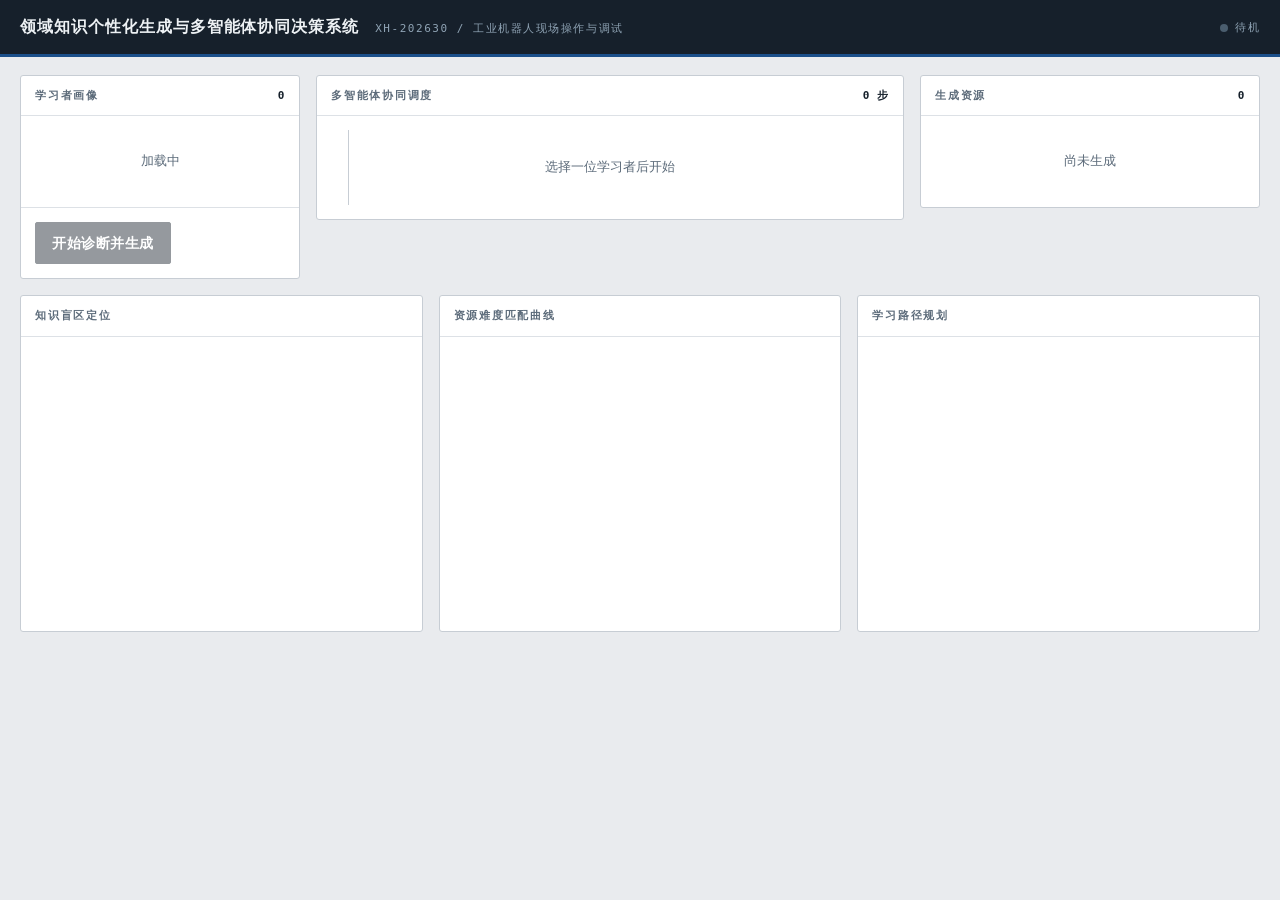
==== web/index.html @ 781a7ced "chore: initialize Challenge Cup repository Establish the competition project, documentation, evaluat" ====
<!DOCTYPE html>
<html lang="zh-CN">
<head>
<meta charset="utf-8">
<meta name="viewport" content="width=device-width, initial-scale=1">
<title>领域知识个性化生成与多智能体协同决策系统</title>
<style>
:root{
  /* 取色来自控制柜面板与状态指示灯，不是随手挑的品牌色 */
  --panel:#E9EBEE; --surface:#FFFFFF; --ink:#16202B; --muted:#5C6B7A;
  --rule:#C7CDD4; --rule-soft:#DDE1E6;
  --pass:#1F7A4C; --revise:#B26A00; --block:#B3261E; --dispatch:#1B4F8A;
  --sans:"PingFang SC","Microsoft YaHei","Hiragino Sans GB","Source Han Sans SC",
         "Noto Sans CJK SC",system-ui,sans-serif;
  --mono:ui-monospace,"SFMono-Regular","Cascadia Mono","Consolas",monospace;
}
*{box-sizing:border-box}
html,body{margin:0;padding:0}
body{
  background:var(--panel); color:var(--ink); font-family:var(--sans);
  font-size:14px; line-height:1.6; -webkit-font-smoothing:antialiased;
}
:focus-visible{outline:2px solid var(--dispatch); outline-offset:2px}

/* ---------- 铭牌式页头 ---------- */
.nameplate{
  background:var(--ink); color:#EDF1F4; padding:14px 20px;
  display:flex; align-items:baseline; gap:16px; flex-wrap:wrap;
  border-bottom:3px solid var(--dispatch);
}
.nameplate h1{font-size:16px; font-weight:700; letter-spacing:.06em; margin:0}
.nameplate .code{
  font-family:var(--mono); font-size:11px; letter-spacing:.14em;
  color:#8FA3B4; text-transform:uppercase;
}
.nameplate .state{margin-left:auto; font-family:var(--mono); font-size:11px;
  letter-spacing:.12em; display:flex; align-items:center; gap:7px; color:#8FA3B4}
.lamp{width:8px; height:8px; border-radius:50%; background:#4A5D6E; display:inline-block}
.lamp.on{background:var(--pass); box-shadow:0 0 0 3px rgba(31,122,76,.22)}

/* ---------- 栅格 ---------- */
.wrap{max-width:1360px; margin:0 auto; padding:18px 20px 56px}
.grid{display:grid; grid-template-columns:280px minmax(0,1fr) 340px; gap:16px; align-items:start}
@media(max-width:1080px){.grid{grid-template-columns:1fr}}

.card{background:var(--surface); border:1px solid var(--rule); border-radius:3px}
.card > h2{
  margin:0; padding:11px 14px; font-size:11px; font-weight:700;
  letter-spacing:.16em; color:var(--muted); border-bottom:1px solid var(--rule-soft);
  text-transform:uppercase; display:flex; justify-content:space-between; align-items:center;
}
.card > h2 .n{font-family:var(--mono); letter-spacing:.06em; color:var(--ink)}
.pad{padding:14px}

/* ---------- 学习者 ---------- */
.learner{
  width:100%; text-align:left; background:none; border:0; cursor:pointer;
  border-bottom:1px solid var(--rule-soft); padding:12px 14px; font:inherit; color:inherit;
  display:block; border-left:3px solid transparent;
}
.learner:last-of-type{border-bottom:0}
.learner:hover{background:#F3F5F7}
.learner[aria-pressed="true"]{background:#F0F4F8; border-left-color:var(--dispatch)}
.learner .who{font-weight:700}
.learner .meta{font-family:var(--mono); font-size:11px; color:var(--muted); letter-spacing:.03em}
.learner .say{color:var(--muted); font-size:12.5px; margin-top:5px}

.btn{
  font:inherit; font-weight:700; cursor:pointer; border:1px solid var(--ink);
  background:var(--ink); color:#fff; padding:9px 16px; border-radius:2px;
  letter-spacing:.04em;
}
.btn:hover{background:#233241}
.btn[disabled]{opacity:.45; cursor:not-allowed}
.btn.ghost{background:none; color:var(--ink)}
.btn.ghost:hover{background:#E4E8EC}

.stat{display:flex; justify-content:space-between; padding:5px 0; border-bottom:1px dotted var(--rule-soft)}
.stat:last-child{border-bottom:0}
.stat b{font-family:var(--mono); font-weight:700}
.narr{color:var(--muted); font-size:12.5px; margin:10px 0 0}

/* ---------- 签名元素：调度流水线 ---------- */
.line{position:relative; padding:6px 0 6px 0}
.line::before{
  content:""; position:absolute; left:31px; top:14px; bottom:14px;
  width:1px; background:var(--rule);
}
.step{
  position:relative; display:grid; grid-template-columns:64px 1fr; gap:12px;
  padding:9px 14px 9px 0; opacity:0; transform:translateY(4px);
  animation:in .28s ease forwards;
}
@keyframes in{to{opacity:1; transform:none}}
@media(prefers-reduced-motion:reduce){.step{animation:none; opacity:1; transform:none}}
.step .seq{
  font-family:var(--mono); font-size:11px; color:var(--muted); text-align:right;
  padding-right:6px; position:relative;
}
.step .seq::after{
  content:""; position:absolute; right:-9px; top:6px; width:9px; height:9px;
  border-radius:50%; background:var(--surface); border:2px solid var(--rule);
}
.step[data-tone="pass"] .seq::after{border-color:var(--pass); background:var(--pass)}
.step[data-tone="block"] .seq::after{border-color:var(--block); background:var(--block)}
.step[data-tone="revise"] .seq::after{border-color:var(--revise); background:var(--revise)}
.step[data-tone="dispatch"] .seq::after{border-color:var(--dispatch); background:var(--dispatch)}
.step .who{font-family:var(--mono); font-size:10.5px; letter-spacing:.1em; color:var(--muted)}
.step .what{margin-top:1px}
.step .ms{font-family:var(--mono); font-size:10.5px; color:var(--muted)}
.tagstate{
  font-family:var(--mono); font-size:10px; letter-spacing:.1em; padding:1px 6px;
  border:1px solid var(--rule); border-radius:2px; color:var(--muted); margin-right:7px;
}

/* ---------- 资源与断言 ---------- */
.res{border-bottom:1px solid var(--rule-soft); padding:11px 14px}
.res:last-child{border-bottom:0}
.res .top{display:flex; justify-content:space-between; gap:10px; align-items:baseline}
.res .kind{
  font-family:var(--mono); font-size:10px; letter-spacing:.1em; padding:1px 6px;
  border-radius:2px; background:#EDF0F3; color:var(--muted);
}
.res .diff{font-family:var(--mono); font-size:11px; color:var(--muted)}
.res .ttl{font-weight:700; margin-top:4px}
.claim{font-size:12.5px; padding:6px 0 6px 10px; border-left:2px solid var(--pass); margin-top:7px}
.claim .src{font-family:var(--mono); font-size:10.5px; color:var(--pass); letter-spacing:.04em}
.claim.bad{border-left-color:var(--block)}
.claim.bad .src{color:var(--block)}
details > summary{cursor:pointer; font-size:12px; color:var(--muted); margin-top:8px}

/* ---------- 图表 ---------- */
.charts{display:grid; grid-template-columns:repeat(auto-fit,minmax(320px,1fr)); gap:16px; margin-top:16px}
svg{display:block; width:100%; height:auto}
.axis{font-family:var(--mono); font-size:9px; fill:var(--muted)}
.klabel{font-size:11px; fill:var(--ink)}

/* ---------- 反馈 ---------- */
.quiz{display:flex; gap:8px; flex-wrap:wrap; align-items:center; margin:10px 0}
.tog{
  font:inherit; font-family:var(--mono); font-size:12px; cursor:pointer; padding:6px 12px;
  border:1px solid var(--rule); background:var(--surface); border-radius:2px;
}
.tog[data-on="1"]{border-color:var(--pass); color:var(--pass); font-weight:700}
.tog[data-on="0"]{border-color:var(--block); color:var(--block); font-weight:700}
.verdict{
  margin-top:10px; padding:10px 12px; border-left:3px solid var(--dispatch);
  background:#F2F5F8; font-size:13px;
}
.empty{color:var(--muted); padding:22px 14px; text-align:center; font-size:13px}
select{font:inherit; padding:6px 8px; border:1px solid var(--rule); border-radius:2px; background:var(--surface)}
</style>
</head>
<body>

<div class="nameplate">
  <h1>领域知识个性化生成与多智能体协同决策系统</h1>
  <span class="code">XH-202630 / 工业机器人现场操作与调试</span>
  <span class="state"><span class="lamp" id="lamp"></span><span id="stateTxt">待机</span></span>
</div>

<div class="wrap">
<div class="grid">

  <!-- 左：学习者与学情 -->
  <div>
    <section class="card">
      <h2>学习者画像 <span class="n" id="pcount">0</span></h2>
      <div id="learners"><p class="empty">加载中</p></div>
      <div class="pad" style="border-top:1px solid var(--rule-soft)">
        <button class="btn" id="run" disabled>开始诊断并生成</button>
      </div>
    </section>

    <section class="card" style="margin-top:16px" id="diagCard" hidden>
      <h2>学情诊断</h2>
      <div class="pad">
        <div class="stat"><span>整体掌握度</span><b id="dOverall">-</b></div>
        <div class="stat"><span>建议起始难度</span><b id="dEntry">-</b></div>
        <div class="stat"><span>识别盲区</span><b id="dGaps">-</b></div>
        <p class="narr" id="dNarr"></p>
      </div>
    </section>
  </div>

  <!-- 中：调度流水线 -->
  <div>
    <section class="card">
      <h2>多智能体协同调度 <span class="n" id="ecount">0 步</span></h2>
      <div class="line" id="timeline"><p class="empty">选择一位学习者后开始</p></div>
    </section>

    <section class="card" style="margin-top:16px" id="fbCard" hidden>
      <h2>学习交互反馈</h2>
      <div class="pad">
        <label>针对知识点
          <select id="fbKp"></select>
        </label>
        <p style="color:var(--muted); font-size:12.5px; margin:9px 0 0">
          点按下面四道题的作答结果，提交后由决策调度 Agent 按预先登记的阈值判定后续动作。
        </p>
        <div class="quiz" id="quiz"></div>
        <button class="btn" id="submitFb">提交作答</button>
        <div class="verdict" id="verdict" hidden></div>
      </div>
    </section>
  </div>

  <!-- 右：资源台账 -->
  <div>
    <section class="card">
      <h2>生成资源 <span class="n" id="rcount">0</span></h2>
      <div id="resources"><p class="empty">尚未生成</p></div>
    </section>
  </div>
</div>

<div class="charts" id="charts" hidden>
  <section class="card"><h2>知识盲区定位</h2><div class="pad"><svg id="chartGaps" viewBox="0 0 420 300" role="img" aria-label="知识盲区定位图"></svg></div></section>
  <section class="card"><h2>资源难度匹配曲线</h2><div class="pad"><svg id="chartFit" viewBox="0 0 420 300" role="img" aria-label="资源难度匹配曲线"></svg></div></section>
  <section class="card"><h2>学习路径规划</h2><div class="pad"><svg id="chartPath" viewBox="0 0 420 300" role="img" aria-label="学习路径规划图"></svg></div></section>
</div>
</div>

<script>
const $ = s => document.querySelector(s);
let profiles = [], picked = null, S = null;

const TONE = {AUDIT:'pass', REVISE:'revise', GENERATE:'dispatch', DECIDE:'dispatch',
              DIAGNOSE:'dispatch', PLAN:'', ASSEMBLE:'pass', READY:'pass', FEEDBACK:''};

function esc(s){return String(s).replace(/[&<>"]/g, c => ({'&':'&amp;','<':'&lt;','>':'&gt;','"':'&quot;'}[c]));}

async function api(path, body){
  const opt = body ? {method:'POST', headers:{'Content-Type':'application/json'}, body:JSON.stringify(body)} : {};
  const r = await fetch(path, opt);
  const d = await r.json();
  if(!r.ok) throw new Error(d.error || '请求失败');
  return d;
}

/* ---- 学习者列表 ---- */
async function loadProfiles(){
  profiles = await api('/api/profiles');
  $('#pcount').textContent = profiles.length;
  $('#learners').innerHTML = profiles.map(p => `
    <button class="learner" data-id="${p.id}" aria-pressed="false">
      <div class="who">${esc(p.name)}</div>
      <div class="meta">${esc(p.label)} · ${esc(p.grade)} · 实操 ${p.hours}h</div>
      <div class="say">${esc(p.self_report)}</div>
    </button>`).join('');
  document.querySelectorAll('.learner').forEach(b => b.onclick = () => {
    picked = b.dataset.id;
    document.querySelectorAll('.learner').forEach(x =>
      x.setAttribute('aria-pressed', x.dataset.id === picked ? 'true' : 'false'));
    $('#run').disabled = false;
  });
}

/* ---- 主流程 ---- */
async function run(){
  $('#run').disabled = true; $('#run').textContent = '调度中';
  setState('运行中', false);
  $('#timeline').innerHTML = '';
  try{
    S = await api('/api/run', {profile_id: picked, max_kp: 3});
    render(); await stream(S.events, 0);
    setState('就绪', true);
  }catch(e){
    $('#timeline').innerHTML = `<p class="empty">运行失败：${esc(e.message)}</p>`;
    setState('故障', false);
  }
  $('#run').disabled = false; $('#run').textContent = '重新运行';
}

function setState(txt, on){
  $('#stateTxt').textContent = txt;
  $('#lamp').classList.toggle('on', !!on);
}

/* 逐条推入，让评委看清调度顺序。这不是装饰，是"调度过程可视化"那一条要求。 */
async function stream(events, from){
  const box = $('#timeline');
  const reduce = matchMedia('(prefers-reduced-motion: reduce)').matches;
  for(let i = from; i < events.length; i++){
    box.insertAdjacentHTML('beforeend', stepHTML(events[i]));
    $('#ecount').textContent = (i + 1) + ' 步';
    if(!reduce) await new Promise(r => setTimeout(r, 90));
  }
  box.scrollIntoView({block:'nearest'});
}

function stepHTML(e){
  const tone = TONE[e.state] || '';
  const dropped = (e.detail && e.detail.dropped) || [];
  const extra = dropped.length
    ? `<div style="margin-top:5px">${dropped.map(d =>
        `<div class="claim bad">${esc(d.text)}<div class="src">拦截 · ${esc(d.note || '')}</div></div>`).join('')}</div>` : '';
  return `<div class="step" data-tone="${dropped.length ? 'block' : tone}">
    <div class="seq">${e.seq}</div>
    <div>
      <div class="who"><span class="tagstate">${esc(e.state)}</span>${esc(e.agent)}</div>
      <div class="what">${esc(e.summary)}</div>
      <div class="ms">${e.ms} ms</div>${extra}
    </div></div>`;
}

function render(){
  const d = S.diagnosis;
  $('#diagCard').hidden = false;
  $('#dOverall').textContent = (d.overall * 100).toFixed(1) + '%';
  $('#dEntry').textContent = d.entry_level + ' / 5';
  $('#dGaps').textContent = d.gaps.length + ' 个';
  $('#dNarr').textContent = d.narrative;

  $('#rcount').textContent = S.resources.length;
  $('#resources').innerHTML = S.resources.map(r => `
    <div class="res">
      <div class="top">
        <span class="kind">${esc(r.kind)}</span>
        <span class="diff">难度 ${r.difficulty}/5 · 断言 ${r.claims.length}</span>
      </div>
      <div class="ttl">${esc(r.title)}</div>
      <details><summary>展开断言与出处</summary>
        ${r.claims.map(c => `<div class="claim">${esc(c.text)}
          <div class="src">${esc(c.source_id || '无引用')} · 证据 ${c.evidence_score}</div></div>`).join('')}
      </details>
    </div>`).join('') || '<p class="empty">尚未生成</p>';

  $('#fbCard').hidden = false;
  $('#fbKp').innerHTML = S.path.map((k, i) =>
    `<option value="${k}">${esc(S.path_names[i])}</option>`).join('');
  buildQuiz();
  $('#charts').hidden = false;
  drawGaps(); drawFit(); drawPath();
}

/* ---- 反馈 ---- */
function buildQuiz(){
  $('#quiz').innerHTML = [1,2,3,4].map(i =>
    `<button class="tog" data-on="1" data-i="${i}">第${i}题 正确</button>`).join('');
  document.querySelectorAll('.tog').forEach(b => b.onclick = () => {
    const on = b.dataset.on === '1' ? '0' : '1';
    b.dataset.on = on;
    b.textContent = `第${b.dataset.i}题 ${on === '1' ? '正确' : '错误'}`;
  });
}

async function submitFb(){
  const before = S.events.length;
  const answers = [...document.querySelectorAll('.tog')].map(b => b.dataset.on === '1');
  $('#submitFb').disabled = true;
  try{
    const res = await api('/api/feedback', {session_id: S.session_id, kp: $('#fbKp').value, answers});
    S = res;
    $('#verdict').hidden = false;
    $('#verdict').innerHTML = `<b>${esc(res.decision.action)}</b> · ${esc(res.decision.reason)}`;
    await stream(S.events, before);
    $('#rcount').textContent = S.resources.length;
    render0();
  }catch(e){
    $('#verdict').hidden = false; $('#verdict').textContent = '失败：' + e.message;
  }
  $('#submitFb').disabled = false;
}

/* 反馈后只刷资源和图，不重放整条时间线 */
function render0(){
  $('#resources').innerHTML = S.resources.map(r => `
    <div class="res">
      <div class="top"><span class="kind">${esc(r.kind)}</span>
        <span class="diff">难度 ${r.difficulty}/5 · 断言 ${r.claims.length}</span></div>
      <div class="ttl">${esc(r.title)}</div>
      <details><summary>展开断言与出处</summary>
        ${r.claims.map(c => `<div class="claim">${esc(c.text)}
          <div class="src">${esc(c.source_id || '无引用')} · 证据 ${c.evidence_score}</div></div>`).join('')}
      </details></div>`).join('');
  drawFit(); drawPath();
}

/* ---- 三张图 ---- */
function svgEl(tag, attrs, txt){
  const e = document.createElementNS('http://www.w3.org/2000/svg', tag);
  for(const k in attrs) e.setAttribute(k, attrs[k]);
  if(txt != null) e.textContent = txt;
  return e;
}

function drawGaps(){
  const svg = $('#chartGaps'); svg.innerHTML = '';
  const ms = S.diagnosis.mastery.slice().sort((a, b) => a.score - b.score).slice(0, 12);
  const x0 = 132, w = 250, h = 20, gap = 3;
  ms.forEach((m, i) => {
    const y = 12 + i * (h + gap);
    svg.appendChild(svgEl('text', {x:x0 - 8, y:y + 14, 'text-anchor':'end', class:'klabel'},
      m.name.length > 9 ? m.name.slice(0, 9) + '…' : m.name));
    svg.appendChild(svgEl('rect', {x:x0, y, width:w, height:h, fill:'#EFF2F4'}));
    const isGap = S.diagnosis.gaps.includes(m.kp);
    svg.appendChild(svgEl('rect', {x:x0, y, width:Math.max(2, w * m.score), height:h,
      fill:isGap ? 'var(--block)' : 'var(--pass)', opacity:isGap ? .85 : .8}));
    svg.appendChild(svgEl('text', {x:x0 + w + 6, y:y + 14, class:'axis'},
      m.asked ? `${m.correct}/${m.asked}` : '未测'));
  });
  svg.appendChild(svgEl('text', {x:x0, y:12 + ms.length * (h + gap) + 14, class:'axis'},
    '红色为盲区与薄弱项，按掌握度升序排列'));
}

function drawFit(){
  const svg = $('#chartFit'); svg.innerHTML = '';
  const pad = 44, W = 420, H = 300, iw = W - pad * 2, ih = H - pad * 2;
  const lvl = kp => {
    const m = S.diagnosis.mastery.find(x => x.kp === kp);
    return Math.max(1, Math.min(5, 1 + Math.round((m ? m.score : 0) * 4)));
  };
  const kps = [...new Set(S.resources.map(r => r.kp))];
  const X = i => pad + (kps.length < 2 ? iw / 2 : i * iw / (kps.length - 1));
  const Y = v => pad + ih - (v - 1) / 4 * ih;

  for(let v = 1; v <= 5; v++){
    svg.appendChild(svgEl('line', {x1:pad, y1:Y(v), x2:W - pad, y2:Y(v),
      stroke:'var(--rule-soft)', 'stroke-width':1}));
    svg.appendChild(svgEl('text', {x:pad - 8, y:Y(v) + 4, 'text-anchor':'end', class:'axis'}, v));
  }
  // 适配窗口带：学习者水平 到 水平+2
  const band = kps.map((k, i) => [X(i), Y(lvl(k)), Y(Math.min(5, lvl(k) + 2))]);
  if(band.length){
    const top = band.map(b => `${b[0]},${b[2]}`).join(' ');
    const bot = band.slice().reverse().map(b => `${b[0]},${b[1]}`).join(' ');
    svg.appendChild(svgEl('polygon', {points:`${top} ${bot}`, fill:'var(--pass)', opacity:.12}));
  }
  const line = kps.map((k, i) => `${X(i)},${Y(lvl(k))}`).join(' ');
  svg.appendChild(svgEl('polyline', {points:line, fill:'none', stroke:'var(--dispatch)',
    'stroke-width':1.5, 'stroke-dasharray':'4 3'}));

  kps.forEach((k, i) => {
    const rs = S.resources.filter(r => r.kp === k);
    rs.forEach(r => svg.appendChild(svgEl('circle', {cx:X(i), cy:Y(r.difficulty), r:4.5,
      fill:'var(--surface)', stroke:'var(--dispatch)', 'stroke-width':2})));
    const nm = S.kp_index[k].name;
    svg.appendChild(svgEl('text', {x:X(i), y:H - pad + 18, 'text-anchor':'middle', class:'axis'},
      nm.length > 6 ? nm.slice(0, 6) + '…' : nm));
  });
  svg.appendChild(svgEl('text', {x:pad, y:22, class:'axis'},
    '绿带为适配窗口（学习者水平 ~ +2），虚线为学习者水平，圆点为资源难度'));
}

function drawPath(){
  const svg = $('#chartPath'); svg.innerHTML = '';
  const items = S.path.map((k, i) => ({kp:k, name:S.path_names[i]}));
  const x = 26, w = 368, bh = 34, gapY = 14;
  items.forEach((it, i) => {
    const y = 18 + i * (bh + gapY);
    const done = S.resources.some(r => r.kp === it.kp);
    svg.appendChild(svgEl('rect', {x, y, width:w, height:bh, rx:2,
      fill:done ? '#F1F6F3' : 'var(--surface)',
      stroke:done ? 'var(--pass)' : 'var(--rule)', 'stroke-width':1.4}));
    svg.appendChild(svgEl('text', {x:x + 12, y:y + 22, class:'klabel'},
      `${i + 1}. ${it.name}`));
    const rs = S.resources.filter(r => r.kp === it.kp);
    svg.appendChild(svgEl('text', {x:x + w - 12, y:y + 22, 'text-anchor':'end', class:'axis'},
      rs.length ? `${rs.length} 份 · 难度 ${rs[0].difficulty}` : '待生成'));
    if(i < items.length - 1){
      const my = y + bh, ny = y + bh + gapY;
      svg.appendChild(svgEl('line', {x1:x + 22, y1:my, x2:x + 22, y2:ny,
        stroke:'var(--rule)', 'stroke-width':1.4}));
      svg.appendChild(svgEl('polygon', {
        points:`${x + 18},${ny - 5} ${x + 26},${ny - 5} ${x + 22},${ny}`, fill:'var(--rule)'}));
    }
  });
  svg.appendChild(svgEl('text', {x, y:18 + items.length * (bh + gapY) + 12, class:'axis'},
    '按前置知识点关系排序，绿框为已产出资源'));
}

$('#run').onclick = run;
$('#submitFb').onclick = submitFb;
loadProfiles();
</script>
</body>
</html>
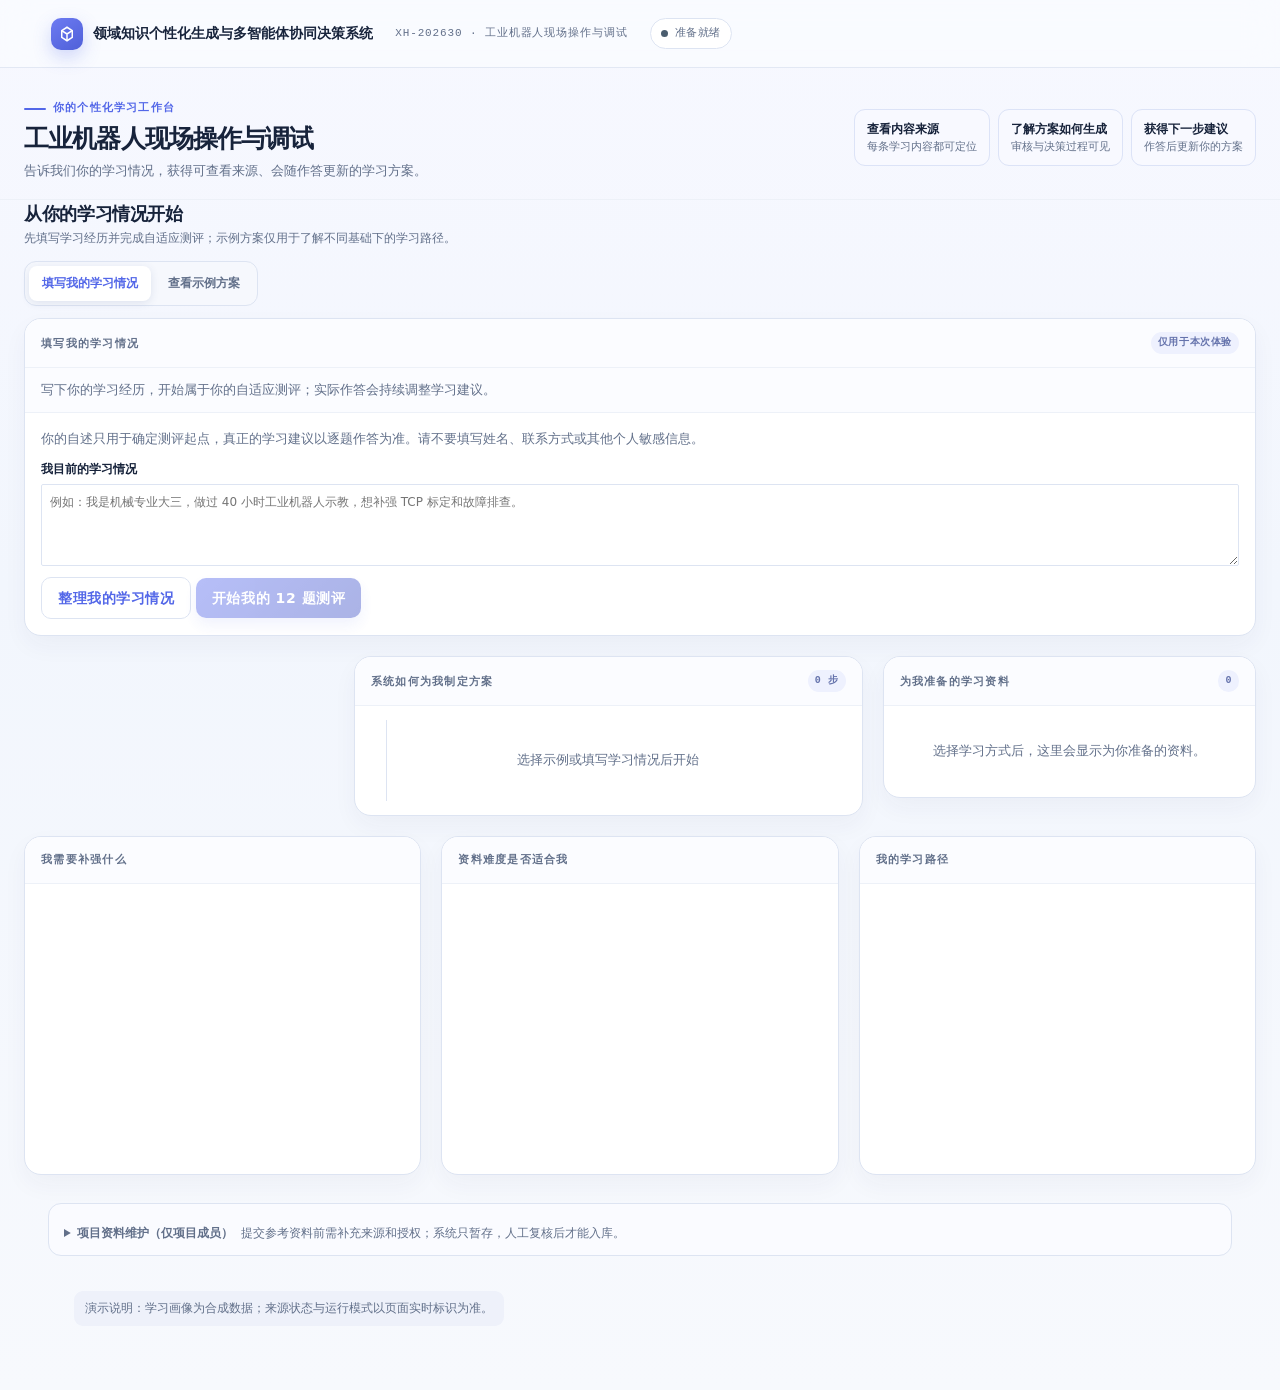
==== commit 72ccb3bf: "fix: harden formal demo delivery Closes #22" ====
--- a/web/index.html
+++ b/web/index.html
@@ -128,6 +128,23 @@
 .claim.bad{border-left-color:var(--block)}
 .claim.bad .src{color:var(--block)}
 details > summary{cursor:pointer; font-size:12px; color:var(--muted); margin-top:8px}
+.resource-body{margin-top:9px; border:1px solid var(--rule-soft); background:#FAFBFC}
+.resource-body > summary{padding:8px 10px; color:var(--ink); font-weight:700}
+.resource-content{padding:2px 11px 10px; font-size:13px; line-height:1.65}
+.resource-content h3{font-size:14px; margin:8px 0 4px}
+.resource-content h4{font-size:12.5px; margin:11px 0 4px; color:var(--dispatch)}
+.resource-content p{margin:5px 0}
+.resource-content .rpoint{padding-left:10px; border-left:2px solid var(--dispatch)}
+.resource-content .rbullet{padding-left:14px; position:relative}
+.resource-content .rbullet::before{content:'•'; position:absolute; left:2px; color:var(--pass)}
+.resource-content .rsource{font-family:var(--mono); font-size:10.5px; color:var(--pass)}
+.resource-quiz{margin:4px 0 0; padding-left:20px}
+.resource-quiz li{margin:9px 0; padding-left:2px}
+.resource-quiz .qmeta{font-family:var(--mono); font-size:10.5px; color:var(--muted)}
+.resource-quiz details{margin-top:5px}
+.resource-quiz details summary{font-size:11px}
+.resource-quiz .qanswer{font-size:12px; margin:4px 0 0; color:var(--muted)}
+.source-note{font-size:11px; color:var(--muted); margin-top:3px}
 
 /* ---------- 图表 ---------- */
 .charts{display:grid; grid-template-columns:repeat(auto-fit,minmax(320px,1fr)); gap:16px; margin-top:16px}
@@ -136,48 +153,189 @@
 .klabel{font-size:11px; fill:var(--ink)}
 
 /* ---------- 反馈 ---------- */
-.quiz{display:flex; gap:8px; flex-wrap:wrap; align-items:center; margin:10px 0}
-.tog{
+.quiz{margin:10px 0}
+.feedback-question{border-top:1px solid var(--rule-soft); padding:10px 0}
+.feedback-question:first-child{border-top:0}
+.feedback-meta{font-family:var(--mono); font-size:10.5px; color:var(--muted)}
+.feedback-stem{margin:5px 0 8px; font-size:13px; line-height:1.55}
+.answer-row{display:flex; gap:8px; flex-wrap:wrap}
+.answer{
   font:inherit; font-family:var(--mono); font-size:12px; cursor:pointer; padding:6px 12px;
   border:1px solid var(--rule); background:var(--surface); border-radius:2px;
 }
-.tog[data-on="1"]{border-color:var(--pass); color:var(--pass); font-weight:700}
-.tog[data-on="0"]{border-color:var(--block); color:var(--block); font-weight:700}
+.answer[data-on="1"]{border-color:var(--dispatch); color:var(--dispatch); font-weight:700}
+.feedback-explain{font-size:11.5px; color:var(--muted); margin:6px 0 0}
 .verdict{
   margin-top:10px; padding:10px 12px; border-left:3px solid var(--dispatch);
   background:#F2F5F8; font-size:13px;
 }
 .empty{color:var(--muted); padding:22px 14px; text-align:center; font-size:13px}
 select{font:inherit; padding:6px 8px; border:1px solid var(--rule); border-radius:2px; background:var(--surface)}
+.field{display:block; margin-top:11px; font-size:12px; color:var(--muted)}
+.field > span{display:block; margin-bottom:4px; color:var(--ink); font-weight:700}
+.field textarea,.field input[type="text"]{
+  display:block; width:100%; min-height:82px; resize:vertical; padding:8px; font:inherit;
+  color:var(--ink); border:1px solid var(--rule); border-radius:2px; background:var(--surface);
+}
+.field input[type="file"]{display:block; width:100%; font:inherit; color:var(--muted)}
+.check{display:flex; align-items:flex-start; gap:7px; margin:11px 0; font-size:12px; color:var(--muted); line-height:1.5}
+.check input{margin-top:3px; flex:none}
+.notice{margin-top:11px; padding:9px 10px; border-left:3px solid var(--dispatch); background:#F2F5F8; font-size:12px; line-height:1.55}
+.notice.ok{border-left-color:var(--pass); background:#F1F6F3}
+.intake-fields{display:grid; grid-template-columns:1fr 1fr; gap:5px 12px; margin-top:9px; font-size:12px}
+.intake-fields span{color:var(--muted)}
+.interview-question{font-size:14px; line-height:1.6; margin:6px 0 10px}
+.interview-meta{font-family:var(--mono); font-size:10.5px; color:var(--muted)}
+.interview-options{display:grid; gap:7px}
+.interview-option{
+  text-align:left; font:inherit; color:var(--ink); cursor:pointer; padding:8px 10px;
+  border:1px solid var(--rule); border-radius:2px; background:var(--surface);
+}
+.interview-option:hover{border-color:var(--dispatch); background:#F2F5F8}
+
+/* ---------- 竞赛展示层：先讲可信价值，再进入工作台 ---------- */
+:root{
+  --panel:#F5F7FF; --surface:#FFFFFF; --ink:#17233B; --muted:#62708A;
+  --rule:#DDE4F2; --rule-soft:#EDF1F8; --pass:#16805E; --revise:#C97816;
+  --block:#C64552; --dispatch:#5367E8;
+}
+body{background:linear-gradient(180deg,#F7F8FF 0,#F2F6FD 42%,#F7F9FD 100%);}
+a{color:inherit}
+.app-nav{
+  position:sticky; top:0; z-index:30; display:flex; align-items:center; gap:22px;
+  min-height:68px; padding:12px clamp(18px,4vw,64px); color:var(--ink);
+  background:rgba(250,251,255,.88); border-bottom:1px solid rgba(221,228,242,.85);
+  backdrop-filter:blur(16px);
+}
+.brand-lockup{display:flex; align-items:center; gap:10px; min-width:0; font-weight:800}
+.brand-mark{display:grid; place-items:center; width:32px; height:32px; flex:none; color:#fff;
+  background:linear-gradient(145deg,#6D7BF2,#4F60D8); border-radius:10px; box-shadow:0 7px 18px rgba(83,103,232,.26)}
+.brand-mark svg{width:18px; height:18px}
+.brand-lockup span{overflow:hidden; text-overflow:ellipsis; white-space:nowrap}
+.brand-code{font-family:var(--mono); color:var(--muted); font-size:11px; letter-spacing:.08em}
+.nav-links{display:flex; align-items:center; gap:18px; margin-left:auto; font-size:13px; font-weight:700}
+.nav-links a{text-decoration:none; color:var(--muted)}
+.nav-links a:hover{color:var(--dispatch)}
+.live-pill{display:flex; align-items:center; gap:7px; flex:none; padding:6px 10px; border:1px solid var(--rule);
+  border-radius:999px; background:#fff; color:var(--muted); font-family:var(--mono); font-size:10.5px; letter-spacing:.06em}
+.live-pill .lamp{width:7px; height:7px}
+.experience{padding-bottom:64px}
+.hero{max-width:1180px; margin:0 auto; padding:clamp(38px,7vw,88px) 24px 34px; display:grid;
+  grid-template-columns:minmax(0,1.18fr) minmax(300px,.82fr); gap:42px; align-items:center}
+.eyebrow{display:inline-flex; align-items:center; gap:7px; color:var(--dispatch); font-family:var(--mono); font-size:11px;
+  font-weight:800; letter-spacing:.11em; text-transform:uppercase}
+.eyebrow::before{content:""; width:22px; height:2px; border-radius:9px; background:currentColor}
+.hero h1{max-width:760px; margin:12px 0 14px; color:var(--ink); font-size:clamp(30px,4.1vw,54px); line-height:1.12; letter-spacing:-.045em}
+.hero h1 em{color:var(--dispatch); font-style:normal}
+.hero .lead{max-width:680px; margin:0; color:var(--muted); font-size:16px; line-height:1.85}
+.hero-actions{display:flex; gap:10px; flex-wrap:wrap; margin-top:24px}
+.hero-actions a{display:inline-flex; align-items:center; justify-content:center; min-height:43px; padding:0 17px; border-radius:12px;
+  text-decoration:none; font-size:13px; font-weight:800}
+.hero-actions .primary{color:#fff; background:linear-gradient(135deg,#5D70EE,#4557C6); box-shadow:0 10px 24px rgba(83,103,232,.24)}
+.hero-actions .secondary{color:var(--ink); border:1px solid var(--rule); background:#fff}
+.hero-note{margin:13px 0 0; color:var(--muted); font-size:12px}
+.trust-panel{position:relative; overflow:hidden; padding:24px; border:1px solid #E0E6FA; border-radius:24px;
+  background:radial-gradient(circle at 85% 8%,rgba(110,128,246,.18),transparent 34%),linear-gradient(145deg,#fff,#F1F4FF);
+  box-shadow:0 18px 45px rgba(38,58,105,.10)}
+.trust-panel::after{content:""; position:absolute; width:180px; height:180px; right:-82px; bottom:-90px; border:22px solid rgba(83,103,232,.08); border-radius:50%}
+.trust-kicker{position:relative; z-index:1; color:var(--muted); font-family:var(--mono); font-size:10.5px; font-weight:800; letter-spacing:.1em}
+.trust-panel h2{position:relative; z-index:1; margin:9px 0 19px; color:var(--ink); font-size:21px; line-height:1.35}
+.trust-list{position:relative; z-index:1; display:grid; gap:11px}
+.trust-item{display:grid; grid-template-columns:31px 1fr; gap:10px; align-items:start; padding:11px; border-radius:14px; background:rgba(255,255,255,.78)}
+.trust-item .index{display:grid; place-items:center; width:29px; height:29px; border-radius:9px; color:var(--dispatch); background:#E9EDFF; font-family:var(--mono); font-size:11px; font-weight:800}
+.trust-item b{display:block; font-size:13px}.trust-item span{display:block; margin-top:2px; color:var(--muted); font-size:11.5px; line-height:1.55}
+.story-strip{max-width:1180px; margin:0 auto 30px; padding:0 24px}
+.story-steps{display:grid; grid-template-columns:repeat(4,1fr); overflow:hidden; border:1px solid var(--rule); border-radius:18px; background:#fff; box-shadow:0 10px 26px rgba(37,54,92,.05)}
+.story-step{position:relative; min-height:84px; padding:17px 18px 15px 57px; border-left:1px solid var(--rule-soft)}
+.story-step:first-child{border-left:0}.story-step .num{position:absolute; left:17px; top:18px; color:#9AA7CD; font-family:var(--mono); font-size:11px; font-weight:800}.story-step b{display:block; font-size:13px}.story-step span{display:block; margin-top:3px; color:var(--muted); font-size:11.5px; line-height:1.45}
+.workspace{max-width:1320px; padding:0 24px 0}.workspace.wrap{margin:0 auto}
+.workspace-label{display:flex; align-items:center; justify-content:space-between; gap:15px; margin:0 0 13px}.workspace-label h2{margin:0; color:var(--ink); font-size:18px; letter-spacing:-.02em}.workspace-label p{margin:0; color:var(--muted); font-size:12px}
+.grid{grid-template-columns:minmax(245px,.78fr) minmax(360px,1.28fr) minmax(285px,.94fr); gap:20px}
+.card{overflow:hidden; border:1px solid var(--rule); border-radius:17px; box-shadow:0 10px 24px rgba(39,55,91,.045)}
+.card > h2{min-height:47px; padding:13px 16px; color:var(--muted); background:#FBFCFF; font-size:10.5px; letter-spacing:.12em}.card > h2 .n{padding:3px 7px; border-radius:99px; color:#6573AC; background:#EEF1FE; font-size:10px}
+.learner{padding:14px 16px; border-left:3px solid transparent}.learner:hover{background:#F7F8FF}.learner[aria-pressed="true"]{background:#EEF1FF; border-left-color:var(--dispatch)}
+.btn{border:0; border-radius:10px; background:linear-gradient(135deg,#5E70EF,#4658C8); box-shadow:0 7px 14px rgba(83,103,232,.18)}.btn:hover{background:linear-gradient(135deg,#5164E7,#3B4DBB)}.btn.ghost{border:1px solid var(--rule); color:var(--dispatch); background:#fff; box-shadow:none}.btn.ghost:hover{background:#F1F3FF}
+.line{padding:9px 0}.step{grid-template-columns:72px 1fr; gap:14px; padding:11px 17px 11px 0}.step .who{color:#6372AA}.tagstate{border-color:#D6DEF7; color:#6877AF; background:#F4F6FF}
+.res{padding:14px 16px}.res .kind{color:#5868CA; background:#EEF1FF}.res .ttl{font-size:14px}.resource-body{border-radius:10px; background:#FAFBFF}.resource-body > summary{padding:9px 11px}.claim{border-left-color:#38A37B}.source-link{color:#445BD3; font-weight:800; text-decoration:none}
+.charts{gap:20px; margin-top:20px}.charts .card{background:#fff}.notice,.verdict{border-radius:10px}.interview-option{border-radius:10px}.answer{border-radius:9px}
+.experience-footer{max-width:1180px; margin:35px auto 0; padding:0 24px; color:var(--muted); font-size:11.5px}.experience-footer span{display:inline-block; padding:8px 11px; border-radius:9px; background:#EEF1FA}
+@media(max-width:900px){.app-nav{gap:12px}.brand-code,.nav-links{display:none}.hero{grid-template-columns:1fr; gap:24px; padding-top:44px}.trust-panel{max-width:640px}.grid{grid-template-columns:1fr 1fr}.grid>div:nth-child(2){grid-column:span 2}.grid>div:nth-child(3){grid-column:span 2}.story-steps{grid-template-columns:1fr 1fr}.story-step:nth-child(3){border-left:0;border-top:1px solid var(--rule-soft)}.story-step:nth-child(4){border-top:1px solid var(--rule-soft)}}
+/* 两种起点并列呈现，后续流程共用同一工作台。 */
+.start-area{display:grid;grid-template-columns:repeat(3,minmax(0,1fr));gap:20px;margin-bottom:20px;align-items:start}.start-card{margin:0}.start-card--interview{grid-column:1/-1}.start-option-copy{margin:0;padding:12px 16px;color:var(--muted);font-size:12.5px;line-height:1.6;background:#FBFCFF;border-bottom:1px solid var(--rule-soft)}.start-card .pad{padding:16px}.start-card--preset .learner{min-height:84px}.start-card--materials .field textarea{min-height:84px}.start-card--materials .btn{width:100%}
+@media(max-width:900px){.start-area{grid-template-columns:1fr}}
+@media(max-width:620px){.app-nav{min-height:58px;padding:10px 16px}.live-pill{margin-left:auto}.hero,.story-strip,.workspace,.experience-footer{padding-left:16px;padding-right:16px}.hero{padding-bottom:25px}.hero h1{font-size:34px}.hero .lead{font-size:14px}.story-steps{grid-template-columns:1fr}.story-step,.story-step:nth-child(3),.story-step:nth-child(4){border-left:0;border-top:1px solid var(--rule-soft)}.story-step:first-child{border-top:0}.grid{grid-template-columns:1fr;gap:14px}.grid>div:nth-child(2),.grid>div:nth-child(3){grid-column:auto}.charts{grid-template-columns:1fr}.workspace-label{align-items:flex-start;flex-direction:column}.trust-panel{padding:20px}.hero-actions a{width:100%}.start-area{gap:14px}}
+/* 工作台布局：入口固定在顶部，同一位置切换，不制造页面内跳转。 */
+.app-overview{max-width:1320px;margin:0 auto;padding:26px 24px 18px;display:flex;align-items:center;justify-content:space-between;gap:32px;border-bottom:1px solid var(--rule-soft)}
+.app-overview h1{margin:5px 0 6px;color:var(--ink);font-size:25px;line-height:1.25;letter-spacing:-.035em}.app-overview p{margin:0;color:var(--muted);font-size:13px;line-height:1.65}.trust-summary{display:flex;flex-wrap:wrap;gap:8px;justify-content:flex-end}.trust-summary span{min-width:116px;padding:10px 12px;border:1px solid #DCE3F7;border-radius:11px;background:#F8F9FF;color:var(--muted);font-size:11px;line-height:1.5}.trust-summary b{display:block;margin-bottom:1px;color:var(--ink);font-size:12px}.entry-switch{display:inline-flex;max-width:100%;gap:4px;padding:4px;border:1px solid var(--rule);border-radius:12px;background:#F6F8FD}.entry-switch button{min-height:35px;padding:0 13px;border:0;border-radius:8px;background:transparent;color:var(--muted);font-size:12px;font-weight:800}.entry-switch button:hover{color:var(--dispatch)}.entry-switch button[aria-selected="true"]{background:#fff;color:var(--dispatch);box-shadow:0 2px 8px rgba(52,70,130,.12)}.start-area{display:block;margin:12px 0 20px}.start-card{max-width:none}.start-card[hidden]{display:none!important}.start-card--interview{margin-top:14px}.start-card--preset #learners{display:grid;grid-template-columns:repeat(3,minmax(0,1fr))}.start-card--preset .learner{border-bottom:0;border-left:3px solid transparent}.start-card--preset .learner[aria-pressed="true"]{border-left-color:var(--dispatch)}
+.maintenance-area{max-width:1320px;margin:28px auto 0;padding:0 24px}.maintenance-area details{border:1px solid var(--rule);border-radius:13px;background:#FAFBFF}.maintenance-area summary{padding:12px 15px;color:var(--muted);cursor:pointer;font-size:12px;font-weight:800}.maintenance-area summary span{margin-left:8px;color:var(--muted);font-weight:400}.maintenance-area details[open] summary{border-bottom:1px solid var(--rule-soft)}.maintenance-area .start-card{border:0;border-radius:0;box-shadow:none}
+@media(max-width:900px){.app-overview{align-items:flex-start;flex-direction:column;gap:14px}.trust-summary{justify-content:flex-start}.start-card--preset #learners{grid-template-columns:1fr}}
+@media(max-width:620px){.app-overview,.maintenance-area{padding-left:16px;padding-right:16px}.app-overview{padding-top:20px;padding-bottom:14px}.app-overview h1{font-size:21px}.entry-switch{display:flex;width:100%;overflow-x:auto}.entry-switch button{flex:0 0 auto;padding:0 11px}.trust-summary{display:grid;grid-template-columns:1fr 1fr;width:100%}.trust-summary span:last-child{grid-column:1/-1}}
 </style>
 </head>
 <body>
 
-<div class="nameplate">
-  <h1>领域知识个性化生成与多智能体协同决策系统</h1>
-  <span class="code">XH-202630 / 工业机器人现场操作与调试</span>
-  <span class="state"><span class="lamp" id="lamp"></span><span id="stateTxt">待机</span></span>
+<header class="app-nav">
+  <div class="brand-lockup"><span class="brand-mark" aria-hidden="true"><svg viewBox="0 0 24 24" fill="none" stroke="currentColor" stroke-width="2"><path d="M5 7.5 12 3l7 4.5v9L12 21l-7-4.5z"/><path d="m5 7.5 7 4.5 7-4.5M12 12v9"/></svg></span><span>领域知识个性化生成与多智能体协同决策系统</span></div>
+  <span class="brand-code">XH-202630 · 工业机器人现场操作与调试</span>
+  <span class="live-pill"><span class="lamp" id="lamp"></span><span id="stateTxt">准备就绪</span></span>
+</header>
+
+<main class="experience">
+<section class="app-overview" aria-label="系统说明">
+  <div><span class="eyebrow">你的个性化学习工作台</span><h1>工业机器人现场操作与调试</h1><p>告诉我们你的学习情况，获得可查看来源、会随作答更新的学习方案。</p></div>
+  <div class="trust-summary"><span><b>查看内容来源</b>每条学习内容都可定位</span><span><b>了解方案如何生成</b>审核与决策过程可见</span><span><b>获得下一步建议</b>作答后更新你的方案</span></div>
+</section>
+
+<section class="workspace wrap">
+<div class="workspace-label"><div><h2>从你的学习情况开始</h2><p>先填写学习经历并完成自适应测评；示例方案仅用于了解不同基础下的学习路径。</p></div></div>
+<div class="entry-switch" role="tablist" aria-label="选择开始方式">
+  <button type="button" role="tab" data-entry-mode="custom" aria-selected="true">填写我的学习情况</button>
+  <button type="button" role="tab" data-entry-mode="preset" aria-selected="false">查看示例方案</button>
 </div>
-
-<div class="wrap">
-<div class="grid">
-
-  <!-- 左：学习者与学情 -->
-  <div>
-    <section class="card">
-      <h2>学习者画像 <span class="n" id="pcount">0</span></h2>
+<section class="start-area" aria-label="功能入口">
+    <section class="card start-card start-card--preset" data-entry-panel="preset" hidden>
+      <h2>查看示例学习方案 <span class="n" id="pcount">0</span></h2>
+      <p class="start-option-copy">选择一位合成学习者示例，看看不同基础下会得到怎样的学习方案。</p>
       <div id="learners"><p class="empty">加载中</p></div>
       <div class="pad" style="border-top:1px solid var(--rule-soft)">
-        <button class="btn" id="run" disabled>开始诊断并生成</button>
+        <button class="btn" id="run" disabled>查看这份学习方案</button>
       </div>
     </section>
 
-    <section class="card" style="margin-top:16px" id="diagCard" hidden>
-      <h2>学情诊断</h2>
+    <section class="card start-card start-card--custom" id="intakeCard" data-entry-panel="custom">
+      <h2>填写我的学习情况 <span class="n">仅用于本次体验</span></h2>
+      <p class="start-option-copy">写下你的学习经历，开始属于你的自适应测评；实际作答会持续调整学习建议。</p>
       <div class="pad">
-        <div class="stat"><span>整体掌握度</span><b id="dOverall">-</b></div>
-        <div class="stat"><span>建议起始难度</span><b id="dEntry">-</b></div>
-        <div class="stat"><span>识别盲区</span><b id="dGaps">-</b></div>
+        <p class="narr" style="margin-top:0">你的自述只用于确定测评起点，真正的学习建议以逐题作答为准。请不要填写姓名、联系方式或其他个人敏感信息。</p>
+        <label class="field"><span>我目前的学习情况</span>
+          <textarea id="intakeText" maxlength="2000" placeholder="例如：我是机械专业大三，做过 40 小时工业机器人示教，想补强 TCP 标定和故障排查。"></textarea>
+        </label>
+        <button class="btn ghost" id="parseIntake" style="margin-top:11px">整理我的学习情况</button>
+        <div class="notice" id="intakeSummary" hidden></div>
+        <button class="btn" id="startInterview" disabled style="margin-top:11px">开始我的 12 题测评</button>
+      </div>
+    </section>
+
+    <section class="card start-card start-card--interview" id="interviewCard" data-entry-panel="custom" data-entry-interview="true" hidden>
+      <h2>完成我的自适应测评 <span class="n" id="interviewProgress">0 / 12</span></h2>
+      <div class="pad">
+        <div id="interviewQuestion"></div>
+        <button class="btn" id="finishInterview" hidden>用测评结果生成我的方案</button>
+      </div>
+    </section>
+
+ </section>
+
+<div class="grid">
+
+  <!-- 当前学习状态 -->
+  <div>
+    <section class="card" id="diagCard" hidden>
+      <h2>我的学习情况</h2>
+      <div class="pad">
+        <div class="stat"><span>我的当前掌握度</span><b id="dOverall">-</b></div>
+        <div class="stat"><span>推荐起始难度</span><b id="dEntry">-</b></div>
+        <div class="stat"><span>我需要补强的内容</span><b id="dGaps">-</b></div>
         <p class="narr" id="dNarr"></p>
       </div>
     </section>
@@ -186,21 +344,21 @@
   <!-- 中：调度流水线 -->
   <div>
     <section class="card">
-      <h2>多智能体协同调度 <span class="n" id="ecount">0 步</span></h2>
-      <div class="line" id="timeline"><p class="empty">选择一位学习者后开始</p></div>
+      <h2>系统如何为我制定方案 <span class="n" id="ecount">0 步</span></h2>
+      <div class="line" id="timeline"><p class="empty">选择示例或填写学习情况后开始</p></div>
     </section>
 
     <section class="card" style="margin-top:16px" id="fbCard" hidden>
-      <h2>学习交互反馈</h2>
+      <h2>完成学习后的自测</h2>
       <div class="pad">
-        <label>针对知识点
+        <label>我想检验的知识点
           <select id="fbKp"></select>
         </label>
         <p style="color:var(--muted); font-size:12.5px; margin:9px 0 0">
-          点按下面四道题的作答结果，提交后由决策调度 Agent 按预先登记的阈值判定后续动作。
+          完成下方为你准备的测试题后提交作答，系统会据此调整你的下一步学习建议。
         </p>
         <div class="quiz" id="quiz"></div>
-        <button class="btn" id="submitFb">提交作答</button>
+        <button class="btn" id="submitFb">提交我的作答</button>
         <div class="verdict" id="verdict" hidden></div>
       </div>
     </section>
@@ -209,27 +367,105 @@
   <!-- 右：资源台账 -->
   <div>
     <section class="card">
-      <h2>生成资源 <span class="n" id="rcount">0</span></h2>
-      <div id="resources"><p class="empty">尚未生成</p></div>
+      <h2>为我准备的学习资料 <span class="n" id="rcount">0</span></h2>
+      <div id="resources"><p class="empty">选择学习方式后，这里会显示为你准备的资料。</p></div>
     </section>
   </div>
 </div>
 
 <div class="charts" id="charts" hidden>
-  <section class="card"><h2>知识盲区定位</h2><div class="pad"><svg id="chartGaps" viewBox="0 0 420 300" role="img" aria-label="知识盲区定位图"></svg></div></section>
-  <section class="card"><h2>资源难度匹配曲线</h2><div class="pad"><svg id="chartFit" viewBox="0 0 420 300" role="img" aria-label="资源难度匹配曲线"></svg></div></section>
-  <section class="card"><h2>学习路径规划</h2><div class="pad"><svg id="chartPath" viewBox="0 0 420 300" role="img" aria-label="学习路径规划图"></svg></div></section>
+  <section class="card"><h2>我需要补强什么</h2><div class="pad"><svg id="chartGaps" viewBox="0 0 420 300" role="img" aria-label="需要补强的知识点"></svg></div></section>
+  <section class="card"><h2>资料难度是否适合我</h2><div class="pad"><svg id="chartFit" viewBox="0 0 420 300" role="img" aria-label="资料难度匹配情况"></svg></div></section>
+  <section class="card"><h2>我的学习路径</h2><div class="pad"><svg id="chartPath" viewBox="0 0 420 300" role="img" aria-label="我的学习路径"></svg></div></section>
 </div>
-</div>
+
+<section class="maintenance-area" aria-label="项目资料维护">
+  <details>
+    <summary>项目资料维护（仅项目成员）<span>提交参考资料前需补充来源和授权；系统只暂存，人工复核后才能入库。</span></summary>
+    <section class="card start-card start-card--materials" id="materials">
+      <h2>向项目提交参考资料 <span class="n">不会自动进入知识库</span></h2>
+      <p class="start-option-copy">此功能用于补充项目知识库，不属于学习者的学习流程。请提交原始资料，并完整说明来源、版本与使用授权。</p>
+      <div class="pad">
+        <label class="field"><span>选择要提交的资料</span><input type="file" id="materialFile" accept=".txt,.md,.pdf,.docx,.csv,.tsv,.xlsx"></label>
+        <label class="field"><span>资料来源、版本与使用授权</span><textarea id="materialSource" maxlength="500" placeholder="例如：FANUC 官方操作手册 B-83284CN/07，第 3 章；团队已获比赛使用授权。"></textarea></label>
+        <label class="check"><input type="checkbox" id="materialRights">我确认资料可用于本项目，且不包含学习者个人信息或未获授权内容。</label>
+        <button class="btn" id="stageMaterial">提交并检查资料信息</button>
+        <div class="notice" id="stageResult" hidden></div>
+      </div>
+    </section>
+  </details>
+</section>
+</section>
+<footer class="experience-footer"><span>演示说明：学习画像为合成数据；来源状态与运行模式以页面实时标识为准。</span></footer>
+</main>
 
 <script>
 const $ = s => document.querySelector(s);
-let profiles = [], picked = null, S = null;
+let profiles = [], picked = null, S = null, IV = null, customBackground = null;
 
 const TONE = {AUDIT:'pass', REVISE:'revise', GENERATE:'dispatch', DECIDE:'dispatch',
               DIAGNOSE:'dispatch', PLAN:'', ASSEMBLE:'pass', READY:'pass', FEEDBACK:''};
 
-function esc(s){return String(s).replace(/[&<>"]/g, c => ({'&':'&amp;','<':'&lt;','>':'&gt;','"':'&quot;'}[c]));}
+function esc(s){return String(s).replace(/[&<>"']/g, c => ({'&':'&amp;','<':'&lt;','>':'&gt;','"':'&quot;',"'":'&#39;'}[c]));}
+function sourceWithLink(source){
+  return String(source || '').split(/(https?:\/\/[^\s<]+)/g).map(part => {
+    if(!/^https?:\/\//.test(part)) return esc(part);
+    return `<a class="source-link" href="${esc(part)}" target="_blank" rel="noopener noreferrer">打开原始来源</a>`;
+  }).join('');
+}
+
+function inlineResourceText(text){
+  return esc(text).replace(/\*\*([^*]+)\*\*/g, '<strong>$1</strong>');
+}
+
+function resourceBody(r){
+  if(r.kind === 'quiz'){
+    const items = r.items || [];
+    if(!items.length) return '<p class="empty">本资源暂未生成测试题。</p>';
+    return `<ol class="resource-quiz">${items.map((it, i) => `
+      <li><div class="qmeta">第 ${i + 1} 题 · 判断题 · 难度 ${esc(it.difficulty || '-')}</div>
+        <div>${esc(it.stem)}</div>
+        <details><summary>查看答案与解析</summary>
+          <p class="qanswer">答案：${it.answer === false ? '错误' : '正确'}。${esc(it.explain || '')}</p>
+        </details>
+      </li>`).join('')}</ol>`;
+  }
+  if(!r.body) return '<p class="empty">本资源暂未生成正文。</p>';
+  return r.body.split('\n').map(line => {
+    const text = inlineResourceText(line.trim());
+    if(!text) return '';
+    if(line.startsWith('# ')) return `<h3>${inlineResourceText(line.slice(2))}</h3>`;
+    if(line.startsWith('## ')) return `<h4>${inlineResourceText(line.slice(3))}</h4>`;
+    if(/^\s*>\s*/.test(line)) return `<p class="rsource">${inlineResourceText(line.replace(/^\s*>\s*/, ''))}</p>`;
+    if(/^\s*依据\s*/.test(line)) return `<p class="rsource">${text}</p>`;
+    if(/^\d+\.\s+/.test(line)) return `<p class="rpoint">${text}</p>`;
+    if(/^\s*-\s+/.test(line)) return `<p class="rbullet">${inlineResourceText(line.replace(/^\s*-\s+/, ''))}</p>`;
+    return `<p>${text}</p>`;
+  }).join('');
+}
+
+function resourceCard(r){
+  const CN = {both:'双方印证', single:'单方提出', arbitrated:'仲裁采纳'};
+  return `<div class="res">
+    <div class="top"><span class="kind">${esc(r.kind)}</span>
+      <span class="diff">难度 ${r.difficulty}/5 · 断言 ${r.claims.length}</span></div>
+    <div class="ttl">${esc(r.title)}</div>
+    <details class="resource-body" open><summary>完整资源正文</summary>
+      <div class="resource-content">${resourceBody(r)}</div>
+    </details>
+    <details><summary>核验与溯源</summary>
+      ${r.claims.map(c => {
+        const kb = (S.kb || {})[c.source_id] || {};
+        const status = kb.verified ? '已人工核实' : '待核实';
+        return `<div class="claim">${esc(c.text)}
+          <div class="src">${esc(c.source_id || '无引用')} · ${sourceWithLink(kb.source)}</div>
+          <div class="src">${status} · 证据 ${esc(c.evidence_score)} · ${esc(CN[c.consensus] || '未标注共识')}</div>
+          ${kb.source_note ? `<div class="source-note">${esc(kb.source_note)}</div>` : ''}
+        </div>`;
+      }).join('')}
+    </details>
+  </div>`;
+}
 
 async function api(path, body){
   const opt = body ? {method:'POST', headers:{'Content-Type':'application/json'}, body:JSON.stringify(body)} : {};
@@ -257,20 +493,162 @@
   });
 }
 
+/* ---- 自定义学习者：自述只提供先验，后续由实际作答纠正 ---- */
+function intakeSummary(bg, clarify){
+  const item = (name, value) => `<div><span>${name}</span><br>${esc(value || '未填写')}</div>`;
+  const questions = (clarify || []).length
+    ? `<p style="margin:9px 0 0">还可补充：${esc(clarify.join('；'))}</p>`
+    : '<p style="margin:9px 0 0">已了解你的学习情况，可以开始测评。</p>';
+  return `<b>已整理你的学习情况</b><div class="intake-fields">
+    ${item('学历/层次', bg.education)}${item('年级/岗位', bg.grade)}
+    ${item('专业方向', bg.major)}${item('实操时长', (bg.hands_on_hours || 0) + ' 小时')}
+    ${item('学习目标', bg.goal)}</div>${questions}`;
+}
+
+async function parseIntake(){
+  const text = $('#intakeText').value.trim();
+  const button = $('#parseIntake');
+  button.disabled = true; button.textContent = '正在整理…';
+  try{
+    const res = await api('/api/intake', {text});
+    customBackground = res.background;
+    $('#intakeSummary').innerHTML = intakeSummary(res.background, res.clarify);
+    $('#intakeSummary').hidden = false;
+    $('#startInterview').disabled = false;
+  }catch(e){
+    $('#intakeSummary').textContent = '无法解析：' + e.message;
+    $('#intakeSummary').hidden = false;
+    $('#startInterview').disabled = true;
+  }
+  button.disabled = false; button.textContent = '重新整理我的学习情况';
+}
+
+function renderInterview(res){
+  const snap = res.snapshot;
+  $('#interviewCard').dataset.started = 'true';
+  switchEntryMode('custom');
+  $('#interviewProgress').textContent = `${snap.asked} / ${snap.max_items}`;
+  IV.item = res.item;
+  if(!res.item){
+    $('#interviewQuestion').innerHTML = `<div class="notice ok"><b>你的测评已完成</b><br>已覆盖 ${snap.coverage} / ${snap.kp_total} 个知识点。现在可以用本次作答生成你的学习方案。</div>`;
+    $('#finishInterview').hidden = false;
+    return;
+  }
+  const it = res.item;
+  const options = (it.options || []).map((opt, index) =>
+    `<button class="interview-option" data-choice="${index}"><b>${String.fromCharCode(65 + index)}.</b> ${esc(opt)}</button>`).join('');
+  $('#interviewQuestion').innerHTML = `<div class="interview-meta">第 ${snap.asked + 1} 题 · ${esc(it._kp_name || it.kp || '知识点')} · 难度 ${esc(it.level || '-')} · 来源 ${esc(it.source_id || '未标注')} · ${esc(it._reason || 'select')}</div>
+    <div class="interview-question">${esc(it.stem)}</div><div class="interview-options">${options}</div>`;
+  document.querySelectorAll('.interview-option').forEach(button => {
+    button.onclick = () => answerInterview(Number(button.dataset.choice));
+  });
+}
+
+async function startInterview(){
+  if(!customBackground) return;
+  const button = $('#startInterview');
+  button.disabled = true; button.textContent = '正在准备题目…';
+  setState('正在测评', true);
+  try{
+    const res = await api('/api/interview/start', {background: customBackground, max_items: 12});
+    IV = {id: res.interview_id, background: customBackground, item: res.item};
+    renderInterview(res);
+  }catch(e){
+    $('#intakeSummary').textContent = '无法开始测评：' + e.message;
+    $('#intakeSummary').hidden = false;
+    setState('故障', false);
+  }
+  button.disabled = false; button.textContent = '重新开始我的 12 题测评';
+}
+
+async function answerInterview(choice){
+  if(!IV || !IV.item) return;
+  document.querySelectorAll('.interview-option').forEach(button => button.disabled = true);
+  try{
+    const res = await api('/api/interview/answer', {
+      interview_id: IV.id, item_id: IV.item.id, choice,
+    });
+    renderInterview(res);
+  }catch(e){
+    $('#interviewQuestion').insertAdjacentHTML('beforeend', `<div class="notice">提交失败：${esc(e.message)}</div>`);
+    document.querySelectorAll('.interview-option').forEach(button => button.disabled = false);
+  }
+}
+
+async function finishInterview(){
+  if(!IV) return;
+  const button = $('#finishInterview');
+  button.disabled = true; button.textContent = '正在生成我的方案…';
+  setState('正在生成方案', false);
+  $('#timeline').innerHTML = '';
+  try{
+    S = await api('/api/interview/finish', {interview_id: IV.id, background: IV.background, max_kp: 3});
+    render(); await stream(S.events, 0);
+    $('#interviewQuestion').innerHTML = '<div class="notice ok">已根据你的学习情况与实际作答，生成学习建议、学习路径和资料。</div>';
+    setState('准备就绪', true);
+  }catch(e){
+    $('#interviewQuestion').insertAdjacentHTML('beforeend', `<div class="notice">生成失败：${esc(e.message)}</div>`);
+    setState('故障', false);
+  }
+  button.disabled = false; button.textContent = '用测评结果生成我的方案';
+}
+
+/* ---- 资料上传：浏览器只发送原始文件；服务端只做暂存与质检 ---- */
+function readFileBase64(file){
+  return new Promise((resolve, reject) => {
+    const reader = new FileReader();
+    reader.onerror = () => reject(new Error('浏览器无法读取该文件'));
+    reader.onload = () => resolve(String(reader.result).split(',', 2)[1] || '');
+    reader.readAsDataURL(file);
+  });
+}
+
+function bytesLabel(bytes){
+  return bytes < 1024 * 1024 ? `${Math.ceil(bytes / 1024)} KiB` : `${(bytes / 1024 / 1024).toFixed(2)} MiB`;
+}
+
+async function stageMaterial(){
+  const file = $('#materialFile').files[0];
+  const result = $('#stageResult');
+  if(!file){
+    result.textContent = '请先选择要提交的资料。'; result.hidden = false; return;
+  }
+  const button = $('#stageMaterial');
+  button.disabled = true; button.textContent = '正在检查资料信息…';
+  try{
+    const contentBase64 = await readFileBase64(file);
+    const res = await api('/api/materials/stage', {
+      filename: file.name,
+      content_base64: contentBase64,
+      source_description: $('#materialSource').value,
+      rights_confirmed: $('#materialRights').checked,
+    });
+    const skipped = res.skipped.length ? `<br>未读取：${res.skipped.map(x => `${esc(x.file)}（${esc(x.reason)}）`).join('；')}` : '';
+    result.classList.add('ok');
+    result.innerHTML = `<b>资料已提交，暂未进入知识库。</b><br>${esc(res.filename)} · ${bytesLabel(res.bytes)}；可供复核的内容 ${res.sourced} 条，需要单独处理 ${res.quarantined} 条，待归类 ${res.unassigned} 条。${skipped}<br><span>接下来：${res.next_steps.map(esc).join('；')}</span>`;
+    result.hidden = false;
+  }catch(e){
+    result.classList.remove('ok');
+    result.textContent = '未暂存：' + e.message;
+    result.hidden = false;
+  }
+  button.disabled = false; button.textContent = '提交并检查资料信息';
+}
+
 /* ---- 主流程 ---- */
 async function run(){
-  $('#run').disabled = true; $('#run').textContent = '调度中';
-  setState('运行中', false);
+  $('#run').disabled = true; $('#run').textContent = '正在生成学习方案…';
+  setState('正在生成方案', false);
   $('#timeline').innerHTML = '';
   try{
     S = await api('/api/run', {profile_id: picked, max_kp: 3});
     render(); await stream(S.events, 0);
-    setState('就绪', true);
+    setState('准备就绪', true);
   }catch(e){
     $('#timeline').innerHTML = `<p class="empty">运行失败：${esc(e.message)}</p>`;
     setState('故障', false);
   }
-  $('#run').disabled = false; $('#run').textContent = '重新运行';
+  $('#run').disabled = false; $('#run').textContent = '重新查看这份学习方案';
 }
 
 function setState(txt, on){
@@ -314,22 +692,12 @@
   $('#dNarr').textContent = d.narrative;
 
   $('#rcount').textContent = S.resources.length;
-  $('#resources').innerHTML = S.resources.map(r => `
-    <div class="res">
-      <div class="top">
-        <span class="kind">${esc(r.kind)}</span>
-        <span class="diff">难度 ${r.difficulty}/5 · 断言 ${r.claims.length}</span>
-      </div>
-      <div class="ttl">${esc(r.title)}</div>
-      <details><summary>展开断言与出处</summary>
-        ${r.claims.map(c => `<div class="claim">${esc(c.text)}
-          <div class="src">${esc(c.source_id || '无引用')} · 证据 ${c.evidence_score}</div></div>`).join('')}
-      </details>
-    </div>`).join('') || '<p class="empty">尚未生成</p>';
+  $('#resources').innerHTML = S.resources.map(resourceCard).join('') || '<p class="empty">暂未准备好学习资料。</p>';
 
   $('#fbCard').hidden = false;
   $('#fbKp').innerHTML = S.path.map((k, i) =>
     `<option value="${k}">${esc(S.path_names[i])}</option>`).join('');
+  $('#fbKp').onchange = buildQuiz;
   buildQuiz();
   $('#charts').hidden = false;
   drawGaps(); drawFit(); drawPath();
@@ -337,18 +705,43 @@
 
 /* ---- 反馈 ---- */
 function buildQuiz(){
-  $('#quiz').innerHTML = [1,2,3,4].map(i =>
-    `<button class="tog" data-on="1" data-i="${i}">第${i}题 正确</button>`).join('');
-  document.querySelectorAll('.tog').forEach(b => b.onclick = () => {
-    const on = b.dataset.on === '1' ? '0' : '1';
-    b.dataset.on = on;
-    b.textContent = `第${b.dataset.i}题 ${on === '1' ? '正确' : '错误'}`;
+  const kp = $('#fbKp').value;
+  const resource = S.resources.find(r => r.kp === kp && r.kind === 'quiz');
+  const items = (resource && resource.items ? resource.items : []).slice(0, 4);
+  if(!items.length){
+    $('#quiz').innerHTML = '<p class="empty">该知识点暂未生成可用于反馈的测试题。</p>';
+    $('#submitFb').disabled = true;
+    return;
+  }
+  $('#submitFb').disabled = false;
+  $('#quiz').innerHTML = items.map((it, i) => `
+    <div class="feedback-question" data-answer="${it.answer === false ? '0' : '1'}">
+      <div class="feedback-meta">第 ${i + 1} 题 · 判断题 · 难度 ${esc(it.difficulty || '-')} · ${esc(it.source_id || '无引用')}</div>
+      <div class="feedback-stem">${esc(it.stem)}</div>
+      <div class="answer-row">
+        <button class="answer" data-value="1">正确</button>
+        <button class="answer" data-value="0">错误</button>
+      </div>
+      <div class="feedback-explain" hidden>${esc(it.explain || '')}</div>
+    </div>`).join('');
+  document.querySelectorAll('.answer').forEach(b => b.onclick = () => {
+    const box = b.closest('.feedback-question');
+    box.querySelectorAll('.answer').forEach(x => x.removeAttribute('data-on'));
+    b.dataset.on = '1';
+    box.dataset.pick = b.dataset.value;
+    box.querySelector('.feedback-explain').hidden = false;
   });
 }
 
 async function submitFb(){
   const before = S.events.length;
-  const answers = [...document.querySelectorAll('.tog')].map(b => b.dataset.on === '1');
+  const boxes = [...document.querySelectorAll('.feedback-question')];
+  if(boxes.some(b => b.dataset.pick === undefined)){
+    $('#verdict').hidden = false;
+    $('#verdict').textContent = '还有题目未作答，请为每道题选择“正确”或“错误”。';
+    return;
+  }
+  const answers = boxes.map(b => b.dataset.pick === b.dataset.answer);
   $('#submitFb').disabled = true;
   try{
     const res = await api('/api/feedback', {session_id: S.session_id, kp: $('#fbKp').value, answers});
@@ -366,15 +759,8 @@
 
 /* 反馈后只刷资源和图，不重放整条时间线 */
 function render0(){
-  $('#resources').innerHTML = S.resources.map(r => `
-    <div class="res">
-      <div class="top"><span class="kind">${esc(r.kind)}</span>
-        <span class="diff">难度 ${r.difficulty}/5 · 断言 ${r.claims.length}</span></div>
-      <div class="ttl">${esc(r.title)}</div>
-      <details><summary>展开断言与出处</summary>
-        ${r.claims.map(c => `<div class="claim">${esc(c.text)}
-          <div class="src">${esc(c.source_id || '无引用')} · 证据 ${c.evidence_score}</div></div>`).join('')}
-      </details></div>`).join('');
+  $('#resources').innerHTML = S.resources.map(resourceCard).join('');
+  buildQuiz();
   drawFit(); drawPath();
 }
 
@@ -473,6 +859,28 @@
 
 $('#run').onclick = run;
 $('#submitFb').onclick = submitFb;
+$('#parseIntake').onclick = parseIntake;
+$('#startInterview').onclick = startInterview;
+$('#finishInterview').onclick = finishInterview;
+$('#stageMaterial').onclick = stageMaterial;
+function switchEntryMode(mode){
+  document.querySelectorAll('[data-entry-panel]').forEach(panel => {
+    const isInterview = panel.dataset.entryInterview === 'true';
+    panel.hidden = panel.dataset.entryPanel !== mode || (isInterview && panel.dataset.started !== 'true');
+  });
+  document.querySelectorAll('[data-entry-mode]').forEach(button => {
+    button.setAttribute('aria-selected', String(button.dataset.entryMode === mode));
+  });
+}
+document.querySelectorAll('[data-entry-mode]').forEach(button => {
+  button.onclick = () => switchEntryMode(button.dataset.entryMode);
+});
+switchEntryMode('custom');
+$('#intakeText').addEventListener('input', () => {
+  customBackground = null;
+  $('#startInterview').disabled = true;
+  $('#intakeSummary').hidden = true;
+});
 loadProfiles();
 </script>
 </body>
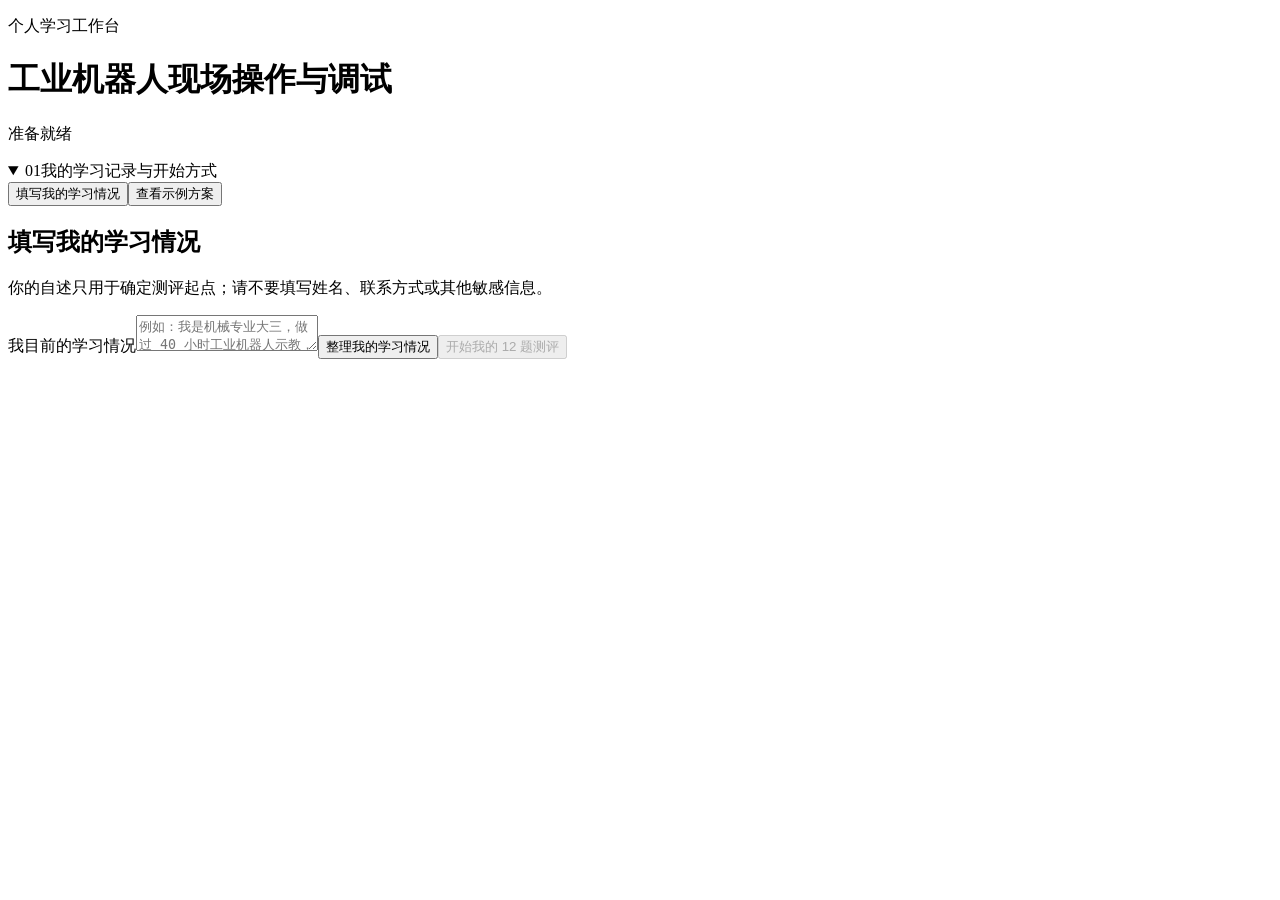
==== commit 319c264d: "feat: reorganize the learner workspace" ====
--- a/web/index.html
+++ b/web/index.html
@@ -1,887 +1,23 @@
 <!DOCTYPE html>
 <html lang="zh-CN">
-<head>
-<meta charset="utf-8">
-<meta name="viewport" content="width=device-width, initial-scale=1">
-<title>领域知识个性化生成与多智能体协同决策系统</title>
-<style>
-:root{
-  /* 取色来自控制柜面板与状态指示灯，不是随手挑的品牌色 */
-  --panel:#E9EBEE; --surface:#FFFFFF; --ink:#16202B; --muted:#5C6B7A;
-  --rule:#C7CDD4; --rule-soft:#DDE1E6;
-  --pass:#1F7A4C; --revise:#B26A00; --block:#B3261E; --dispatch:#1B4F8A;
-  --sans:"PingFang SC","Microsoft YaHei","Hiragino Sans GB","Source Han Sans SC",
-         "Noto Sans CJK SC",system-ui,sans-serif;
-  --mono:ui-monospace,"SFMono-Regular","Cascadia Mono","Consolas",monospace;
-}
-*{box-sizing:border-box}
-html,body{margin:0;padding:0}
-body{
-  background:var(--panel); color:var(--ink); font-family:var(--sans);
-  font-size:14px; line-height:1.6; -webkit-font-smoothing:antialiased;
-}
-:focus-visible{outline:2px solid var(--dispatch); outline-offset:2px}
-
-/* ---------- 铭牌式页头 ---------- */
-.nameplate{
-  background:var(--ink); color:#EDF1F4; padding:14px 20px;
-  display:flex; align-items:baseline; gap:16px; flex-wrap:wrap;
-  border-bottom:3px solid var(--dispatch);
-}
-.nameplate h1{font-size:16px; font-weight:700; letter-spacing:.06em; margin:0}
-.nameplate .code{
-  font-family:var(--mono); font-size:11px; letter-spacing:.14em;
-  color:#8FA3B4; text-transform:uppercase;
-}
-.nameplate .state{margin-left:auto; font-family:var(--mono); font-size:11px;
-  letter-spacing:.12em; display:flex; align-items:center; gap:7px; color:#8FA3B4}
-.lamp{width:8px; height:8px; border-radius:50%; background:#4A5D6E; display:inline-block}
-.lamp.on{background:var(--pass); box-shadow:0 0 0 3px rgba(31,122,76,.22)}
-
-/* ---------- 栅格 ---------- */
-.wrap{max-width:1360px; margin:0 auto; padding:18px 20px 56px}
-.grid{display:grid; grid-template-columns:280px minmax(0,1fr) 340px; gap:16px; align-items:start}
-@media(max-width:1080px){.grid{grid-template-columns:1fr}}
-
-.card{background:var(--surface); border:1px solid var(--rule); border-radius:3px}
-.card > h2{
-  margin:0; padding:11px 14px; font-size:11px; font-weight:700;
-  letter-spacing:.16em; color:var(--muted); border-bottom:1px solid var(--rule-soft);
-  text-transform:uppercase; display:flex; justify-content:space-between; align-items:center;
-}
-.card > h2 .n{font-family:var(--mono); letter-spacing:.06em; color:var(--ink)}
-.pad{padding:14px}
-
-/* ---------- 学习者 ---------- */
-.learner{
-  width:100%; text-align:left; background:none; border:0; cursor:pointer;
-  border-bottom:1px solid var(--rule-soft); padding:12px 14px; font:inherit; color:inherit;
-  display:block; border-left:3px solid transparent;
-}
-.learner:last-of-type{border-bottom:0}
-.learner:hover{background:#F3F5F7}
-.learner[aria-pressed="true"]{background:#F0F4F8; border-left-color:var(--dispatch)}
-.learner .who{font-weight:700}
-.learner .meta{font-family:var(--mono); font-size:11px; color:var(--muted); letter-spacing:.03em}
-.learner .say{color:var(--muted); font-size:12.5px; margin-top:5px}
-
-.btn{
-  font:inherit; font-weight:700; cursor:pointer; border:1px solid var(--ink);
-  background:var(--ink); color:#fff; padding:9px 16px; border-radius:2px;
-  letter-spacing:.04em;
-}
-.btn:hover{background:#233241}
-.btn[disabled]{opacity:.45; cursor:not-allowed}
-.btn.ghost{background:none; color:var(--ink)}
-.btn.ghost:hover{background:#E4E8EC}
-
-.stat{display:flex; justify-content:space-between; padding:5px 0; border-bottom:1px dotted var(--rule-soft)}
-.stat:last-child{border-bottom:0}
-.stat b{font-family:var(--mono); font-weight:700}
-.narr{color:var(--muted); font-size:12.5px; margin:10px 0 0}
-
-/* ---------- 签名元素：调度流水线 ---------- */
-.line{position:relative; padding:6px 0 6px 0}
-.line::before{
-  content:""; position:absolute; left:31px; top:14px; bottom:14px;
-  width:1px; background:var(--rule);
-}
-.step{
-  position:relative; display:grid; grid-template-columns:64px 1fr; gap:12px;
-  padding:9px 14px 9px 0; opacity:0; transform:translateY(4px);
-  animation:in .28s ease forwards;
-}
-@keyframes in{to{opacity:1; transform:none}}
-@media(prefers-reduced-motion:reduce){.step{animation:none; opacity:1; transform:none}}
-.step .seq{
-  font-family:var(--mono); font-size:11px; color:var(--muted); text-align:right;
-  padding-right:6px; position:relative;
-}
-.step .seq::after{
-  content:""; position:absolute; right:-9px; top:6px; width:9px; height:9px;
-  border-radius:50%; background:var(--surface); border:2px solid var(--rule);
-}
-.step[data-tone="pass"] .seq::after{border-color:var(--pass); background:var(--pass)}
-.step[data-tone="block"] .seq::after{border-color:var(--block); background:var(--block)}
-.step[data-tone="revise"] .seq::after{border-color:var(--revise); background:var(--revise)}
-.step[data-tone="dispatch"] .seq::after{border-color:var(--dispatch); background:var(--dispatch)}
-.step .who{font-family:var(--mono); font-size:10.5px; letter-spacing:.1em; color:var(--muted)}
-.step .what{margin-top:1px}
-.step .ms{font-family:var(--mono); font-size:10.5px; color:var(--muted)}
-.tagstate{
-  font-family:var(--mono); font-size:10px; letter-spacing:.1em; padding:1px 6px;
-  border:1px solid var(--rule); border-radius:2px; color:var(--muted); margin-right:7px;
-}
-
-/* ---------- 资源与断言 ---------- */
-.res{border-bottom:1px solid var(--rule-soft); padding:11px 14px}
-.res:last-child{border-bottom:0}
-.res .top{display:flex; justify-content:space-between; gap:10px; align-items:baseline}
-.res .kind{
-  font-family:var(--mono); font-size:10px; letter-spacing:.1em; padding:1px 6px;
-  border-radius:2px; background:#EDF0F3; color:var(--muted);
-}
-.res .diff{font-family:var(--mono); font-size:11px; color:var(--muted)}
-.res .ttl{font-weight:700; margin-top:4px}
-.claim{font-size:12.5px; padding:6px 0 6px 10px; border-left:2px solid var(--pass); margin-top:7px}
-.claim .src{font-family:var(--mono); font-size:10.5px; color:var(--pass); letter-spacing:.04em}
-.claim.bad{border-left-color:var(--block)}
-.claim.bad .src{color:var(--block)}
-details > summary{cursor:pointer; font-size:12px; color:var(--muted); margin-top:8px}
-.resource-body{margin-top:9px; border:1px solid var(--rule-soft); background:#FAFBFC}
-.resource-body > summary{padding:8px 10px; color:var(--ink); font-weight:700}
-.resource-content{padding:2px 11px 10px; font-size:13px; line-height:1.65}
-.resource-content h3{font-size:14px; margin:8px 0 4px}
-.resource-content h4{font-size:12.5px; margin:11px 0 4px; color:var(--dispatch)}
-.resource-content p{margin:5px 0}
-.resource-content .rpoint{padding-left:10px; border-left:2px solid var(--dispatch)}
-.resource-content .rbullet{padding-left:14px; position:relative}
-.resource-content .rbullet::before{content:'•'; position:absolute; left:2px; color:var(--pass)}
-.resource-content .rsource{font-family:var(--mono); font-size:10.5px; color:var(--pass)}
-.resource-quiz{margin:4px 0 0; padding-left:20px}
-.resource-quiz li{margin:9px 0; padding-left:2px}
-.resource-quiz .qmeta{font-family:var(--mono); font-size:10.5px; color:var(--muted)}
-.resource-quiz details{margin-top:5px}
-.resource-quiz details summary{font-size:11px}
-.resource-quiz .qanswer{font-size:12px; margin:4px 0 0; color:var(--muted)}
-.source-note{font-size:11px; color:var(--muted); margin-top:3px}
-
-/* ---------- 图表 ---------- */
-.charts{display:grid; grid-template-columns:repeat(auto-fit,minmax(320px,1fr)); gap:16px; margin-top:16px}
-svg{display:block; width:100%; height:auto}
-.axis{font-family:var(--mono); font-size:9px; fill:var(--muted)}
-.klabel{font-size:11px; fill:var(--ink)}
-
-/* ---------- 反馈 ---------- */
-.quiz{margin:10px 0}
-.feedback-question{border-top:1px solid var(--rule-soft); padding:10px 0}
-.feedback-question:first-child{border-top:0}
-.feedback-meta{font-family:var(--mono); font-size:10.5px; color:var(--muted)}
-.feedback-stem{margin:5px 0 8px; font-size:13px; line-height:1.55}
-.answer-row{display:flex; gap:8px; flex-wrap:wrap}
-.answer{
-  font:inherit; font-family:var(--mono); font-size:12px; cursor:pointer; padding:6px 12px;
-  border:1px solid var(--rule); background:var(--surface); border-radius:2px;
-}
-.answer[data-on="1"]{border-color:var(--dispatch); color:var(--dispatch); font-weight:700}
-.feedback-explain{font-size:11.5px; color:var(--muted); margin:6px 0 0}
-.verdict{
-  margin-top:10px; padding:10px 12px; border-left:3px solid var(--dispatch);
-  background:#F2F5F8; font-size:13px;
-}
-.empty{color:var(--muted); padding:22px 14px; text-align:center; font-size:13px}
-select{font:inherit; padding:6px 8px; border:1px solid var(--rule); border-radius:2px; background:var(--surface)}
-.field{display:block; margin-top:11px; font-size:12px; color:var(--muted)}
-.field > span{display:block; margin-bottom:4px; color:var(--ink); font-weight:700}
-.field textarea,.field input[type="text"]{
-  display:block; width:100%; min-height:82px; resize:vertical; padding:8px; font:inherit;
-  color:var(--ink); border:1px solid var(--rule); border-radius:2px; background:var(--surface);
-}
-.field input[type="file"]{display:block; width:100%; font:inherit; color:var(--muted)}
-.check{display:flex; align-items:flex-start; gap:7px; margin:11px 0; font-size:12px; color:var(--muted); line-height:1.5}
-.check input{margin-top:3px; flex:none}
-.notice{margin-top:11px; padding:9px 10px; border-left:3px solid var(--dispatch); background:#F2F5F8; font-size:12px; line-height:1.55}
-.notice.ok{border-left-color:var(--pass); background:#F1F6F3}
-.intake-fields{display:grid; grid-template-columns:1fr 1fr; gap:5px 12px; margin-top:9px; font-size:12px}
-.intake-fields span{color:var(--muted)}
-.interview-question{font-size:14px; line-height:1.6; margin:6px 0 10px}
-.interview-meta{font-family:var(--mono); font-size:10.5px; color:var(--muted)}
-.interview-options{display:grid; gap:7px}
-.interview-option{
-  text-align:left; font:inherit; color:var(--ink); cursor:pointer; padding:8px 10px;
-  border:1px solid var(--rule); border-radius:2px; background:var(--surface);
-}
-.interview-option:hover{border-color:var(--dispatch); background:#F2F5F8}
-
-/* ---------- 竞赛展示层：先讲可信价值，再进入工作台 ---------- */
-:root{
-  --panel:#F5F7FF; --surface:#FFFFFF; --ink:#17233B; --muted:#62708A;
-  --rule:#DDE4F2; --rule-soft:#EDF1F8; --pass:#16805E; --revise:#C97816;
-  --block:#C64552; --dispatch:#5367E8;
-}
-body{background:linear-gradient(180deg,#F7F8FF 0,#F2F6FD 42%,#F7F9FD 100%);}
-a{color:inherit}
-.app-nav{
-  position:sticky; top:0; z-index:30; display:flex; align-items:center; gap:22px;
-  min-height:68px; padding:12px clamp(18px,4vw,64px); color:var(--ink);
-  background:rgba(250,251,255,.88); border-bottom:1px solid rgba(221,228,242,.85);
-  backdrop-filter:blur(16px);
-}
-.brand-lockup{display:flex; align-items:center; gap:10px; min-width:0; font-weight:800}
-.brand-mark{display:grid; place-items:center; width:32px; height:32px; flex:none; color:#fff;
-  background:linear-gradient(145deg,#6D7BF2,#4F60D8); border-radius:10px; box-shadow:0 7px 18px rgba(83,103,232,.26)}
-.brand-mark svg{width:18px; height:18px}
-.brand-lockup span{overflow:hidden; text-overflow:ellipsis; white-space:nowrap}
-.brand-code{font-family:var(--mono); color:var(--muted); font-size:11px; letter-spacing:.08em}
-.nav-links{display:flex; align-items:center; gap:18px; margin-left:auto; font-size:13px; font-weight:700}
-.nav-links a{text-decoration:none; color:var(--muted)}
-.nav-links a:hover{color:var(--dispatch)}
-.live-pill{display:flex; align-items:center; gap:7px; flex:none; padding:6px 10px; border:1px solid var(--rule);
-  border-radius:999px; background:#fff; color:var(--muted); font-family:var(--mono); font-size:10.5px; letter-spacing:.06em}
-.live-pill .lamp{width:7px; height:7px}
-.experience{padding-bottom:64px}
-.hero{max-width:1180px; margin:0 auto; padding:clamp(38px,7vw,88px) 24px 34px; display:grid;
-  grid-template-columns:minmax(0,1.18fr) minmax(300px,.82fr); gap:42px; align-items:center}
-.eyebrow{display:inline-flex; align-items:center; gap:7px; color:var(--dispatch); font-family:var(--mono); font-size:11px;
-  font-weight:800; letter-spacing:.11em; text-transform:uppercase}
-.eyebrow::before{content:""; width:22px; height:2px; border-radius:9px; background:currentColor}
-.hero h1{max-width:760px; margin:12px 0 14px; color:var(--ink); font-size:clamp(30px,4.1vw,54px); line-height:1.12; letter-spacing:-.045em}
-.hero h1 em{color:var(--dispatch); font-style:normal}
-.hero .lead{max-width:680px; margin:0; color:var(--muted); font-size:16px; line-height:1.85}
-.hero-actions{display:flex; gap:10px; flex-wrap:wrap; margin-top:24px}
-.hero-actions a{display:inline-flex; align-items:center; justify-content:center; min-height:43px; padding:0 17px; border-radius:12px;
-  text-decoration:none; font-size:13px; font-weight:800}
-.hero-actions .primary{color:#fff; background:linear-gradient(135deg,#5D70EE,#4557C6); box-shadow:0 10px 24px rgba(83,103,232,.24)}
-.hero-actions .secondary{color:var(--ink); border:1px solid var(--rule); background:#fff}
-.hero-note{margin:13px 0 0; color:var(--muted); font-size:12px}
-.trust-panel{position:relative; overflow:hidden; padding:24px; border:1px solid #E0E6FA; border-radius:24px;
-  background:radial-gradient(circle at 85% 8%,rgba(110,128,246,.18),transparent 34%),linear-gradient(145deg,#fff,#F1F4FF);
-  box-shadow:0 18px 45px rgba(38,58,105,.10)}
-.trust-panel::after{content:""; position:absolute; width:180px; height:180px; right:-82px; bottom:-90px; border:22px solid rgba(83,103,232,.08); border-radius:50%}
-.trust-kicker{position:relative; z-index:1; color:var(--muted); font-family:var(--mono); font-size:10.5px; font-weight:800; letter-spacing:.1em}
-.trust-panel h2{position:relative; z-index:1; margin:9px 0 19px; color:var(--ink); font-size:21px; line-height:1.35}
-.trust-list{position:relative; z-index:1; display:grid; gap:11px}
-.trust-item{display:grid; grid-template-columns:31px 1fr; gap:10px; align-items:start; padding:11px; border-radius:14px; background:rgba(255,255,255,.78)}
-.trust-item .index{display:grid; place-items:center; width:29px; height:29px; border-radius:9px; color:var(--dispatch); background:#E9EDFF; font-family:var(--mono); font-size:11px; font-weight:800}
-.trust-item b{display:block; font-size:13px}.trust-item span{display:block; margin-top:2px; color:var(--muted); font-size:11.5px; line-height:1.55}
-.story-strip{max-width:1180px; margin:0 auto 30px; padding:0 24px}
-.story-steps{display:grid; grid-template-columns:repeat(4,1fr); overflow:hidden; border:1px solid var(--rule); border-radius:18px; background:#fff; box-shadow:0 10px 26px rgba(37,54,92,.05)}
-.story-step{position:relative; min-height:84px; padding:17px 18px 15px 57px; border-left:1px solid var(--rule-soft)}
-.story-step:first-child{border-left:0}.story-step .num{position:absolute; left:17px; top:18px; color:#9AA7CD; font-family:var(--mono); font-size:11px; font-weight:800}.story-step b{display:block; font-size:13px}.story-step span{display:block; margin-top:3px; color:var(--muted); font-size:11.5px; line-height:1.45}
-.workspace{max-width:1320px; padding:0 24px 0}.workspace.wrap{margin:0 auto}
-.workspace-label{display:flex; align-items:center; justify-content:space-between; gap:15px; margin:0 0 13px}.workspace-label h2{margin:0; color:var(--ink); font-size:18px; letter-spacing:-.02em}.workspace-label p{margin:0; color:var(--muted); font-size:12px}
-.grid{grid-template-columns:minmax(245px,.78fr) minmax(360px,1.28fr) minmax(285px,.94fr); gap:20px}
-.card{overflow:hidden; border:1px solid var(--rule); border-radius:17px; box-shadow:0 10px 24px rgba(39,55,91,.045)}
-.card > h2{min-height:47px; padding:13px 16px; color:var(--muted); background:#FBFCFF; font-size:10.5px; letter-spacing:.12em}.card > h2 .n{padding:3px 7px; border-radius:99px; color:#6573AC; background:#EEF1FE; font-size:10px}
-.learner{padding:14px 16px; border-left:3px solid transparent}.learner:hover{background:#F7F8FF}.learner[aria-pressed="true"]{background:#EEF1FF; border-left-color:var(--dispatch)}
-.btn{border:0; border-radius:10px; background:linear-gradient(135deg,#5E70EF,#4658C8); box-shadow:0 7px 14px rgba(83,103,232,.18)}.btn:hover{background:linear-gradient(135deg,#5164E7,#3B4DBB)}.btn.ghost{border:1px solid var(--rule); color:var(--dispatch); background:#fff; box-shadow:none}.btn.ghost:hover{background:#F1F3FF}
-.line{padding:9px 0}.step{grid-template-columns:72px 1fr; gap:14px; padding:11px 17px 11px 0}.step .who{color:#6372AA}.tagstate{border-color:#D6DEF7; color:#6877AF; background:#F4F6FF}
-.res{padding:14px 16px}.res .kind{color:#5868CA; background:#EEF1FF}.res .ttl{font-size:14px}.resource-body{border-radius:10px; background:#FAFBFF}.resource-body > summary{padding:9px 11px}.claim{border-left-color:#38A37B}.source-link{color:#445BD3; font-weight:800; text-decoration:none}
-.charts{gap:20px; margin-top:20px}.charts .card{background:#fff}.notice,.verdict{border-radius:10px}.interview-option{border-radius:10px}.answer{border-radius:9px}
-.experience-footer{max-width:1180px; margin:35px auto 0; padding:0 24px; color:var(--muted); font-size:11.5px}.experience-footer span{display:inline-block; padding:8px 11px; border-radius:9px; background:#EEF1FA}
-@media(max-width:900px){.app-nav{gap:12px}.brand-code,.nav-links{display:none}.hero{grid-template-columns:1fr; gap:24px; padding-top:44px}.trust-panel{max-width:640px}.grid{grid-template-columns:1fr 1fr}.grid>div:nth-child(2){grid-column:span 2}.grid>div:nth-child(3){grid-column:span 2}.story-steps{grid-template-columns:1fr 1fr}.story-step:nth-child(3){border-left:0;border-top:1px solid var(--rule-soft)}.story-step:nth-child(4){border-top:1px solid var(--rule-soft)}}
-/* 两种起点并列呈现，后续流程共用同一工作台。 */
-.start-area{display:grid;grid-template-columns:repeat(3,minmax(0,1fr));gap:20px;margin-bottom:20px;align-items:start}.start-card{margin:0}.start-card--interview{grid-column:1/-1}.start-option-copy{margin:0;padding:12px 16px;color:var(--muted);font-size:12.5px;line-height:1.6;background:#FBFCFF;border-bottom:1px solid var(--rule-soft)}.start-card .pad{padding:16px}.start-card--preset .learner{min-height:84px}.start-card--materials .field textarea{min-height:84px}.start-card--materials .btn{width:100%}
-@media(max-width:900px){.start-area{grid-template-columns:1fr}}
-@media(max-width:620px){.app-nav{min-height:58px;padding:10px 16px}.live-pill{margin-left:auto}.hero,.story-strip,.workspace,.experience-footer{padding-left:16px;padding-right:16px}.hero{padding-bottom:25px}.hero h1{font-size:34px}.hero .lead{font-size:14px}.story-steps{grid-template-columns:1fr}.story-step,.story-step:nth-child(3),.story-step:nth-child(4){border-left:0;border-top:1px solid var(--rule-soft)}.story-step:first-child{border-top:0}.grid{grid-template-columns:1fr;gap:14px}.grid>div:nth-child(2),.grid>div:nth-child(3){grid-column:auto}.charts{grid-template-columns:1fr}.workspace-label{align-items:flex-start;flex-direction:column}.trust-panel{padding:20px}.hero-actions a{width:100%}.start-area{gap:14px}}
-/* 工作台布局：入口固定在顶部，同一位置切换，不制造页面内跳转。 */
-.app-overview{max-width:1320px;margin:0 auto;padding:26px 24px 18px;display:flex;align-items:center;justify-content:space-between;gap:32px;border-bottom:1px solid var(--rule-soft)}
-.app-overview h1{margin:5px 0 6px;color:var(--ink);font-size:25px;line-height:1.25;letter-spacing:-.035em}.app-overview p{margin:0;color:var(--muted);font-size:13px;line-height:1.65}.trust-summary{display:flex;flex-wrap:wrap;gap:8px;justify-content:flex-end}.trust-summary span{min-width:116px;padding:10px 12px;border:1px solid #DCE3F7;border-radius:11px;background:#F8F9FF;color:var(--muted);font-size:11px;line-height:1.5}.trust-summary b{display:block;margin-bottom:1px;color:var(--ink);font-size:12px}.entry-switch{display:inline-flex;max-width:100%;gap:4px;padding:4px;border:1px solid var(--rule);border-radius:12px;background:#F6F8FD}.entry-switch button{min-height:35px;padding:0 13px;border:0;border-radius:8px;background:transparent;color:var(--muted);font-size:12px;font-weight:800}.entry-switch button:hover{color:var(--dispatch)}.entry-switch button[aria-selected="true"]{background:#fff;color:var(--dispatch);box-shadow:0 2px 8px rgba(52,70,130,.12)}.start-area{display:block;margin:12px 0 20px}.start-card{max-width:none}.start-card[hidden]{display:none!important}.start-card--interview{margin-top:14px}.start-card--preset #learners{display:grid;grid-template-columns:repeat(3,minmax(0,1fr))}.start-card--preset .learner{border-bottom:0;border-left:3px solid transparent}.start-card--preset .learner[aria-pressed="true"]{border-left-color:var(--dispatch)}
-.maintenance-area{max-width:1320px;margin:28px auto 0;padding:0 24px}.maintenance-area details{border:1px solid var(--rule);border-radius:13px;background:#FAFBFF}.maintenance-area summary{padding:12px 15px;color:var(--muted);cursor:pointer;font-size:12px;font-weight:800}.maintenance-area summary span{margin-left:8px;color:var(--muted);font-weight:400}.maintenance-area details[open] summary{border-bottom:1px solid var(--rule-soft)}.maintenance-area .start-card{border:0;border-radius:0;box-shadow:none}
-@media(max-width:900px){.app-overview{align-items:flex-start;flex-direction:column;gap:14px}.trust-summary{justify-content:flex-start}.start-card--preset #learners{grid-template-columns:1fr}}
-@media(max-width:620px){.app-overview,.maintenance-area{padding-left:16px;padding-right:16px}.app-overview{padding-top:20px;padding-bottom:14px}.app-overview h1{font-size:21px}.entry-switch{display:flex;width:100%;overflow-x:auto}.entry-switch button{flex:0 0 auto;padding:0 11px}.trust-summary{display:grid;grid-template-columns:1fr 1fr;width:100%}.trust-summary span:last-child{grid-column:1/-1}}
-</style>
-</head>
+<head><meta charset="utf-8"><meta name="viewport" content="width=device-width, initial-scale=1"><title>工业机器人个性化学习工作台</title><link rel="stylesheet" href="/styles.css"></head>
 <body>
-
-<header class="app-nav">
-  <div class="brand-lockup"><span class="brand-mark" aria-hidden="true"><svg viewBox="0 0 24 24" fill="none" stroke="currentColor" stroke-width="2"><path d="M5 7.5 12 3l7 4.5v9L12 21l-7-4.5z"/><path d="m5 7.5 7 4.5 7-4.5M12 12v9"/></svg></span><span>领域知识个性化生成与多智能体协同决策系统</span></div>
-  <span class="brand-code">XH-202630 · 工业机器人现场操作与调试</span>
-  <span class="live-pill"><span class="lamp" id="lamp"></span><span id="stateTxt">准备就绪</span></span>
-</header>
-
-<main class="experience">
-<section class="app-overview" aria-label="系统说明">
-  <div><span class="eyebrow">你的个性化学习工作台</span><h1>工业机器人现场操作与调试</h1><p>告诉我们你的学习情况，获得可查看来源、会随作答更新的学习方案。</p></div>
-  <div class="trust-summary"><span><b>查看内容来源</b>每条学习内容都可定位</span><span><b>了解方案如何生成</b>审核与决策过程可见</span><span><b>获得下一步建议</b>作答后更新你的方案</span></div>
-</section>
-
-<section class="workspace wrap">
-<div class="workspace-label"><div><h2>从你的学习情况开始</h2><p>先填写学习经历并完成自适应测评；示例方案仅用于了解不同基础下的学习路径。</p></div></div>
-<div class="entry-switch" role="tablist" aria-label="选择开始方式">
-  <button type="button" role="tab" data-entry-mode="custom" aria-selected="true">填写我的学习情况</button>
-  <button type="button" role="tab" data-entry-mode="preset" aria-selected="false">查看示例方案</button>
-</div>
-<section class="start-area" aria-label="功能入口">
-    <section class="card start-card start-card--preset" data-entry-panel="preset" hidden>
-      <h2>查看示例学习方案 <span class="n" id="pcount">0</span></h2>
-      <p class="start-option-copy">选择一位合成学习者示例，看看不同基础下会得到怎样的学习方案。</p>
-      <div id="learners"><p class="empty">加载中</p></div>
-      <div class="pad" style="border-top:1px solid var(--rule-soft)">
-        <button class="btn" id="run" disabled>查看这份学习方案</button>
-      </div>
-    </section>
-
-    <section class="card start-card start-card--custom" id="intakeCard" data-entry-panel="custom">
-      <h2>填写我的学习情况 <span class="n">仅用于本次体验</span></h2>
-      <p class="start-option-copy">写下你的学习经历，开始属于你的自适应测评；实际作答会持续调整学习建议。</p>
-      <div class="pad">
-        <p class="narr" style="margin-top:0">你的自述只用于确定测评起点，真正的学习建议以逐题作答为准。请不要填写姓名、联系方式或其他个人敏感信息。</p>
-        <label class="field"><span>我目前的学习情况</span>
-          <textarea id="intakeText" maxlength="2000" placeholder="例如：我是机械专业大三，做过 40 小时工业机器人示教，想补强 TCP 标定和故障排查。"></textarea>
-        </label>
-        <button class="btn ghost" id="parseIntake" style="margin-top:11px">整理我的学习情况</button>
-        <div class="notice" id="intakeSummary" hidden></div>
-        <button class="btn" id="startInterview" disabled style="margin-top:11px">开始我的 12 题测评</button>
-      </div>
-    </section>
-
-    <section class="card start-card start-card--interview" id="interviewCard" data-entry-panel="custom" data-entry-interview="true" hidden>
-      <h2>完成我的自适应测评 <span class="n" id="interviewProgress">0 / 12</span></h2>
-      <div class="pad">
-        <div id="interviewQuestion"></div>
-        <button class="btn" id="finishInterview" hidden>用测评结果生成我的方案</button>
-      </div>
-    </section>
-
- </section>
-
-<div class="grid">
-
-  <!-- 当前学习状态 -->
-  <div>
-    <section class="card" id="diagCard" hidden>
-      <h2>我的学习情况</h2>
-      <div class="pad">
-        <div class="stat"><span>我的当前掌握度</span><b id="dOverall">-</b></div>
-        <div class="stat"><span>推荐起始难度</span><b id="dEntry">-</b></div>
-        <div class="stat"><span>我需要补强的内容</span><b id="dGaps">-</b></div>
-        <p class="narr" id="dNarr"></p>
-      </div>
-    </section>
-  </div>
-
-  <!-- 中：调度流水线 -->
-  <div>
-    <section class="card">
-      <h2>系统如何为我制定方案 <span class="n" id="ecount">0 步</span></h2>
-      <div class="line" id="timeline"><p class="empty">选择示例或填写学习情况后开始</p></div>
-    </section>
-
-    <section class="card" style="margin-top:16px" id="fbCard" hidden>
-      <h2>完成学习后的自测</h2>
-      <div class="pad">
-        <label>我想检验的知识点
-          <select id="fbKp"></select>
-        </label>
-        <p style="color:var(--muted); font-size:12.5px; margin:9px 0 0">
-          完成下方为你准备的测试题后提交作答，系统会据此调整你的下一步学习建议。
-        </p>
-        <div class="quiz" id="quiz"></div>
-        <button class="btn" id="submitFb">提交我的作答</button>
-        <div class="verdict" id="verdict" hidden></div>
-      </div>
-    </section>
-  </div>
-
-  <!-- 右：资源台账 -->
-  <div>
-    <section class="card">
-      <h2>为我准备的学习资料 <span class="n" id="rcount">0</span></h2>
-      <div id="resources"><p class="empty">选择学习方式后，这里会显示为你准备的资料。</p></div>
-    </section>
-  </div>
-</div>
-
-<div class="charts" id="charts" hidden>
-  <section class="card"><h2>我需要补强什么</h2><div class="pad"><svg id="chartGaps" viewBox="0 0 420 300" role="img" aria-label="需要补强的知识点"></svg></div></section>
-  <section class="card"><h2>资料难度是否适合我</h2><div class="pad"><svg id="chartFit" viewBox="0 0 420 300" role="img" aria-label="资料难度匹配情况"></svg></div></section>
-  <section class="card"><h2>我的学习路径</h2><div class="pad"><svg id="chartPath" viewBox="0 0 420 300" role="img" aria-label="我的学习路径"></svg></div></section>
-</div>
-
-<section class="maintenance-area" aria-label="项目资料维护">
-  <details>
-    <summary>项目资料维护（仅项目成员）<span>提交参考资料前需补充来源和授权；系统只暂存，人工复核后才能入库。</span></summary>
-    <section class="card start-card start-card--materials" id="materials">
-      <h2>向项目提交参考资料 <span class="n">不会自动进入知识库</span></h2>
-      <p class="start-option-copy">此功能用于补充项目知识库，不属于学习者的学习流程。请提交原始资料，并完整说明来源、版本与使用授权。</p>
-      <div class="pad">
-        <label class="field"><span>选择要提交的资料</span><input type="file" id="materialFile" accept=".txt,.md,.pdf,.docx,.csv,.tsv,.xlsx"></label>
-        <label class="field"><span>资料来源、版本与使用授权</span><textarea id="materialSource" maxlength="500" placeholder="例如：FANUC 官方操作手册 B-83284CN/07，第 3 章；团队已获比赛使用授权。"></textarea></label>
-        <label class="check"><input type="checkbox" id="materialRights">我确认资料可用于本项目，且不包含学习者个人信息或未获授权内容。</label>
-        <button class="btn" id="stageMaterial">提交并检查资料信息</button>
-        <div class="notice" id="stageResult" hidden></div>
-      </div>
-    </section>
-  </details>
-</section>
-</section>
-<footer class="experience-footer"><span>演示说明：学习画像为合成数据；来源状态与运行模式以页面实时标识为准。</span></footer>
-</main>
-
-<script>
-const $ = s => document.querySelector(s);
-let profiles = [], picked = null, S = null, IV = null, customBackground = null;
-
-const TONE = {AUDIT:'pass', REVISE:'revise', GENERATE:'dispatch', DECIDE:'dispatch',
-              DIAGNOSE:'dispatch', PLAN:'', ASSEMBLE:'pass', READY:'pass', FEEDBACK:''};
-
-function esc(s){return String(s).replace(/[&<>"']/g, c => ({'&':'&amp;','<':'&lt;','>':'&gt;','"':'&quot;',"'":'&#39;'}[c]));}
-function sourceWithLink(source){
-  return String(source || '').split(/(https?:\/\/[^\s<]+)/g).map(part => {
-    if(!/^https?:\/\//.test(part)) return esc(part);
-    return `<a class="source-link" href="${esc(part)}" target="_blank" rel="noopener noreferrer">打开原始来源</a>`;
-  }).join('');
-}
-
-function inlineResourceText(text){
-  return esc(text).replace(/\*\*([^*]+)\*\*/g, '<strong>$1</strong>');
-}
-
-function resourceBody(r){
-  if(r.kind === 'quiz'){
-    const items = r.items || [];
-    if(!items.length) return '<p class="empty">本资源暂未生成测试题。</p>';
-    return `<ol class="resource-quiz">${items.map((it, i) => `
-      <li><div class="qmeta">第 ${i + 1} 题 · 判断题 · 难度 ${esc(it.difficulty || '-')}</div>
-        <div>${esc(it.stem)}</div>
-        <details><summary>查看答案与解析</summary>
-          <p class="qanswer">答案：${it.answer === false ? '错误' : '正确'}。${esc(it.explain || '')}</p>
-        </details>
-      </li>`).join('')}</ol>`;
-  }
-  if(!r.body) return '<p class="empty">本资源暂未生成正文。</p>';
-  return r.body.split('\n').map(line => {
-    const text = inlineResourceText(line.trim());
-    if(!text) return '';
-    if(line.startsWith('# ')) return `<h3>${inlineResourceText(line.slice(2))}</h3>`;
-    if(line.startsWith('## ')) return `<h4>${inlineResourceText(line.slice(3))}</h4>`;
-    if(/^\s*>\s*/.test(line)) return `<p class="rsource">${inlineResourceText(line.replace(/^\s*>\s*/, ''))}</p>`;
-    if(/^\s*依据\s*/.test(line)) return `<p class="rsource">${text}</p>`;
-    if(/^\d+\.\s+/.test(line)) return `<p class="rpoint">${text}</p>`;
-    if(/^\s*-\s+/.test(line)) return `<p class="rbullet">${inlineResourceText(line.replace(/^\s*-\s+/, ''))}</p>`;
-    return `<p>${text}</p>`;
-  }).join('');
-}
-
-function resourceCard(r){
-  const CN = {both:'双方印证', single:'单方提出', arbitrated:'仲裁采纳'};
-  return `<div class="res">
-    <div class="top"><span class="kind">${esc(r.kind)}</span>
-      <span class="diff">难度 ${r.difficulty}/5 · 断言 ${r.claims.length}</span></div>
-    <div class="ttl">${esc(r.title)}</div>
-    <details class="resource-body" open><summary>完整资源正文</summary>
-      <div class="resource-content">${resourceBody(r)}</div>
-    </details>
-    <details><summary>核验与溯源</summary>
-      ${r.claims.map(c => {
-        const kb = (S.kb || {})[c.source_id] || {};
-        const status = kb.verified ? '已人工核实' : '待核实';
-        return `<div class="claim">${esc(c.text)}
-          <div class="src">${esc(c.source_id || '无引用')} · ${sourceWithLink(kb.source)}</div>
-          <div class="src">${status} · 证据 ${esc(c.evidence_score)} · ${esc(CN[c.consensus] || '未标注共识')}</div>
-          ${kb.source_note ? `<div class="source-note">${esc(kb.source_note)}</div>` : ''}
-        </div>`;
-      }).join('')}
-    </details>
-  </div>`;
-}
-
-async function api(path, body){
-  const opt = body ? {method:'POST', headers:{'Content-Type':'application/json'}, body:JSON.stringify(body)} : {};
-  const r = await fetch(path, opt);
-  const d = await r.json();
-  if(!r.ok) throw new Error(d.error || '请求失败');
-  return d;
-}
-
-/* ---- 学习者列表 ---- */
-async function loadProfiles(){
-  profiles = await api('/api/profiles');
-  $('#pcount').textContent = profiles.length;
-  $('#learners').innerHTML = profiles.map(p => `
-    <button class="learner" data-id="${p.id}" aria-pressed="false">
-      <div class="who">${esc(p.name)}</div>
-      <div class="meta">${esc(p.label)} · ${esc(p.grade)} · 实操 ${p.hours}h</div>
-      <div class="say">${esc(p.self_report)}</div>
-    </button>`).join('');
-  document.querySelectorAll('.learner').forEach(b => b.onclick = () => {
-    picked = b.dataset.id;
-    document.querySelectorAll('.learner').forEach(x =>
-      x.setAttribute('aria-pressed', x.dataset.id === picked ? 'true' : 'false'));
-    $('#run').disabled = false;
-  });
-}
-
-/* ---- 自定义学习者：自述只提供先验，后续由实际作答纠正 ---- */
-function intakeSummary(bg, clarify){
-  const item = (name, value) => `<div><span>${name}</span><br>${esc(value || '未填写')}</div>`;
-  const questions = (clarify || []).length
-    ? `<p style="margin:9px 0 0">还可补充：${esc(clarify.join('；'))}</p>`
-    : '<p style="margin:9px 0 0">已了解你的学习情况，可以开始测评。</p>';
-  return `<b>已整理你的学习情况</b><div class="intake-fields">
-    ${item('学历/层次', bg.education)}${item('年级/岗位', bg.grade)}
-    ${item('专业方向', bg.major)}${item('实操时长', (bg.hands_on_hours || 0) + ' 小时')}
-    ${item('学习目标', bg.goal)}</div>${questions}`;
-}
-
-async function parseIntake(){
-  const text = $('#intakeText').value.trim();
-  const button = $('#parseIntake');
-  button.disabled = true; button.textContent = '正在整理…';
-  try{
-    const res = await api('/api/intake', {text});
-    customBackground = res.background;
-    $('#intakeSummary').innerHTML = intakeSummary(res.background, res.clarify);
-    $('#intakeSummary').hidden = false;
-    $('#startInterview').disabled = false;
-  }catch(e){
-    $('#intakeSummary').textContent = '无法解析：' + e.message;
-    $('#intakeSummary').hidden = false;
-    $('#startInterview').disabled = true;
-  }
-  button.disabled = false; button.textContent = '重新整理我的学习情况';
-}
-
-function renderInterview(res){
-  const snap = res.snapshot;
-  $('#interviewCard').dataset.started = 'true';
-  switchEntryMode('custom');
-  $('#interviewProgress').textContent = `${snap.asked} / ${snap.max_items}`;
-  IV.item = res.item;
-  if(!res.item){
-    $('#interviewQuestion').innerHTML = `<div class="notice ok"><b>你的测评已完成</b><br>已覆盖 ${snap.coverage} / ${snap.kp_total} 个知识点。现在可以用本次作答生成你的学习方案。</div>`;
-    $('#finishInterview').hidden = false;
-    return;
-  }
-  const it = res.item;
-  const options = (it.options || []).map((opt, index) =>
-    `<button class="interview-option" data-choice="${index}"><b>${String.fromCharCode(65 + index)}.</b> ${esc(opt)}</button>`).join('');
-  $('#interviewQuestion').innerHTML = `<div class="interview-meta">第 ${snap.asked + 1} 题 · ${esc(it._kp_name || it.kp || '知识点')} · 难度 ${esc(it.level || '-')} · 来源 ${esc(it.source_id || '未标注')} · ${esc(it._reason || 'select')}</div>
-    <div class="interview-question">${esc(it.stem)}</div><div class="interview-options">${options}</div>`;
-  document.querySelectorAll('.interview-option').forEach(button => {
-    button.onclick = () => answerInterview(Number(button.dataset.choice));
-  });
-}
-
-async function startInterview(){
-  if(!customBackground) return;
-  const button = $('#startInterview');
-  button.disabled = true; button.textContent = '正在准备题目…';
-  setState('正在测评', true);
-  try{
-    const res = await api('/api/interview/start', {background: customBackground, max_items: 12});
-    IV = {id: res.interview_id, background: customBackground, item: res.item};
-    renderInterview(res);
-  }catch(e){
-    $('#intakeSummary').textContent = '无法开始测评：' + e.message;
-    $('#intakeSummary').hidden = false;
-    setState('故障', false);
-  }
-  button.disabled = false; button.textContent = '重新开始我的 12 题测评';
-}
-
-async function answerInterview(choice){
-  if(!IV || !IV.item) return;
-  document.querySelectorAll('.interview-option').forEach(button => button.disabled = true);
-  try{
-    const res = await api('/api/interview/answer', {
-      interview_id: IV.id, item_id: IV.item.id, choice,
-    });
-    renderInterview(res);
-  }catch(e){
-    $('#interviewQuestion').insertAdjacentHTML('beforeend', `<div class="notice">提交失败：${esc(e.message)}</div>`);
-    document.querySelectorAll('.interview-option').forEach(button => button.disabled = false);
-  }
-}
-
-async function finishInterview(){
-  if(!IV) return;
-  const button = $('#finishInterview');
-  button.disabled = true; button.textContent = '正在生成我的方案…';
-  setState('正在生成方案', false);
-  $('#timeline').innerHTML = '';
-  try{
-    S = await api('/api/interview/finish', {interview_id: IV.id, background: IV.background, max_kp: 3});
-    render(); await stream(S.events, 0);
-    $('#interviewQuestion').innerHTML = '<div class="notice ok">已根据你的学习情况与实际作答，生成学习建议、学习路径和资料。</div>';
-    setState('准备就绪', true);
-  }catch(e){
-    $('#interviewQuestion').insertAdjacentHTML('beforeend', `<div class="notice">生成失败：${esc(e.message)}</div>`);
-    setState('故障', false);
-  }
-  button.disabled = false; button.textContent = '用测评结果生成我的方案';
-}
-
-/* ---- 资料上传：浏览器只发送原始文件；服务端只做暂存与质检 ---- */
-function readFileBase64(file){
-  return new Promise((resolve, reject) => {
-    const reader = new FileReader();
-    reader.onerror = () => reject(new Error('浏览器无法读取该文件'));
-    reader.onload = () => resolve(String(reader.result).split(',', 2)[1] || '');
-    reader.readAsDataURL(file);
-  });
-}
-
-function bytesLabel(bytes){
-  return bytes < 1024 * 1024 ? `${Math.ceil(bytes / 1024)} KiB` : `${(bytes / 1024 / 1024).toFixed(2)} MiB`;
-}
-
-async function stageMaterial(){
-  const file = $('#materialFile').files[0];
-  const result = $('#stageResult');
-  if(!file){
-    result.textContent = '请先选择要提交的资料。'; result.hidden = false; return;
-  }
-  const button = $('#stageMaterial');
-  button.disabled = true; button.textContent = '正在检查资料信息…';
-  try{
-    const contentBase64 = await readFileBase64(file);
-    const res = await api('/api/materials/stage', {
-      filename: file.name,
-      content_base64: contentBase64,
-      source_description: $('#materialSource').value,
-      rights_confirmed: $('#materialRights').checked,
-    });
-    const skipped = res.skipped.length ? `<br>未读取：${res.skipped.map(x => `${esc(x.file)}（${esc(x.reason)}）`).join('；')}` : '';
-    result.classList.add('ok');
-    result.innerHTML = `<b>资料已提交，暂未进入知识库。</b><br>${esc(res.filename)} · ${bytesLabel(res.bytes)}；可供复核的内容 ${res.sourced} 条，需要单独处理 ${res.quarantined} 条，待归类 ${res.unassigned} 条。${skipped}<br><span>接下来：${res.next_steps.map(esc).join('；')}</span>`;
-    result.hidden = false;
-  }catch(e){
-    result.classList.remove('ok');
-    result.textContent = '未暂存：' + e.message;
-    result.hidden = false;
-  }
-  button.disabled = false; button.textContent = '提交并检查资料信息';
-}
-
-/* ---- 主流程 ---- */
-async function run(){
-  $('#run').disabled = true; $('#run').textContent = '正在生成学习方案…';
-  setState('正在生成方案', false);
-  $('#timeline').innerHTML = '';
-  try{
-    S = await api('/api/run', {profile_id: picked, max_kp: 3});
-    render(); await stream(S.events, 0);
-    setState('准备就绪', true);
-  }catch(e){
-    $('#timeline').innerHTML = `<p class="empty">运行失败：${esc(e.message)}</p>`;
-    setState('故障', false);
-  }
-  $('#run').disabled = false; $('#run').textContent = '重新查看这份学习方案';
-}
-
-function setState(txt, on){
-  $('#stateTxt').textContent = txt;
-  $('#lamp').classList.toggle('on', !!on);
-}
-
-/* 逐条推入，让评委看清调度顺序。这不是装饰，是"调度过程可视化"那一条要求。 */
-async function stream(events, from){
-  const box = $('#timeline');
-  const reduce = matchMedia('(prefers-reduced-motion: reduce)').matches;
-  for(let i = from; i < events.length; i++){
-    box.insertAdjacentHTML('beforeend', stepHTML(events[i]));
-    $('#ecount').textContent = (i + 1) + ' 步';
-    if(!reduce) await new Promise(r => setTimeout(r, 90));
-  }
-  box.scrollIntoView({block:'nearest'});
-}
-
-function stepHTML(e){
-  const tone = TONE[e.state] || '';
-  const dropped = (e.detail && e.detail.dropped) || [];
-  const extra = dropped.length
-    ? `<div style="margin-top:5px">${dropped.map(d =>
-        `<div class="claim bad">${esc(d.text)}<div class="src">拦截 · ${esc(d.note || '')}</div></div>`).join('')}</div>` : '';
-  return `<div class="step" data-tone="${dropped.length ? 'block' : tone}">
-    <div class="seq">${e.seq}</div>
-    <div>
-      <div class="who"><span class="tagstate">${esc(e.state)}</span>${esc(e.agent)}</div>
-      <div class="what">${esc(e.summary)}</div>
-      <div class="ms">${e.ms} ms</div>${extra}
-    </div></div>`;
-}
-
-function render(){
-  const d = S.diagnosis;
-  $('#diagCard').hidden = false;
-  $('#dOverall').textContent = (d.overall * 100).toFixed(1) + '%';
-  $('#dEntry').textContent = d.entry_level + ' / 5';
-  $('#dGaps').textContent = d.gaps.length + ' 个';
-  $('#dNarr').textContent = d.narrative;
-
-  $('#rcount').textContent = S.resources.length;
-  $('#resources').innerHTML = S.resources.map(resourceCard).join('') || '<p class="empty">暂未准备好学习资料。</p>';
-
-  $('#fbCard').hidden = false;
-  $('#fbKp').innerHTML = S.path.map((k, i) =>
-    `<option value="${k}">${esc(S.path_names[i])}</option>`).join('');
-  $('#fbKp').onchange = buildQuiz;
-  buildQuiz();
-  $('#charts').hidden = false;
-  drawGaps(); drawFit(); drawPath();
-}
-
-/* ---- 反馈 ---- */
-function buildQuiz(){
-  const kp = $('#fbKp').value;
-  const resource = S.resources.find(r => r.kp === kp && r.kind === 'quiz');
-  const items = (resource && resource.items ? resource.items : []).slice(0, 4);
-  if(!items.length){
-    $('#quiz').innerHTML = '<p class="empty">该知识点暂未生成可用于反馈的测试题。</p>';
-    $('#submitFb').disabled = true;
-    return;
-  }
-  $('#submitFb').disabled = false;
-  $('#quiz').innerHTML = items.map((it, i) => `
-    <div class="feedback-question" data-answer="${it.answer === false ? '0' : '1'}">
-      <div class="feedback-meta">第 ${i + 1} 题 · 判断题 · 难度 ${esc(it.difficulty || '-')} · ${esc(it.source_id || '无引用')}</div>
-      <div class="feedback-stem">${esc(it.stem)}</div>
-      <div class="answer-row">
-        <button class="answer" data-value="1">正确</button>
-        <button class="answer" data-value="0">错误</button>
-      </div>
-      <div class="feedback-explain" hidden>${esc(it.explain || '')}</div>
-    </div>`).join('');
-  document.querySelectorAll('.answer').forEach(b => b.onclick = () => {
-    const box = b.closest('.feedback-question');
-    box.querySelectorAll('.answer').forEach(x => x.removeAttribute('data-on'));
-    b.dataset.on = '1';
-    box.dataset.pick = b.dataset.value;
-    box.querySelector('.feedback-explain').hidden = false;
-  });
-}
-
-async function submitFb(){
-  const before = S.events.length;
-  const boxes = [...document.querySelectorAll('.feedback-question')];
-  if(boxes.some(b => b.dataset.pick === undefined)){
-    $('#verdict').hidden = false;
-    $('#verdict').textContent = '还有题目未作答，请为每道题选择“正确”或“错误”。';
-    return;
-  }
-  const answers = boxes.map(b => b.dataset.pick === b.dataset.answer);
-  $('#submitFb').disabled = true;
-  try{
-    const res = await api('/api/feedback', {session_id: S.session_id, kp: $('#fbKp').value, answers});
-    S = res;
-    $('#verdict').hidden = false;
-    $('#verdict').innerHTML = `<b>${esc(res.decision.action)}</b> · ${esc(res.decision.reason)}`;
-    await stream(S.events, before);
-    $('#rcount').textContent = S.resources.length;
-    render0();
-  }catch(e){
-    $('#verdict').hidden = false; $('#verdict').textContent = '失败：' + e.message;
-  }
-  $('#submitFb').disabled = false;
-}
-
-/* 反馈后只刷资源和图，不重放整条时间线 */
-function render0(){
-  $('#resources').innerHTML = S.resources.map(resourceCard).join('');
-  buildQuiz();
-  drawFit(); drawPath();
-}
-
-/* ---- 三张图 ---- */
-function svgEl(tag, attrs, txt){
-  const e = document.createElementNS('http://www.w3.org/2000/svg', tag);
-  for(const k in attrs) e.setAttribute(k, attrs[k]);
-  if(txt != null) e.textContent = txt;
-  return e;
-}
-
-function drawGaps(){
-  const svg = $('#chartGaps'); svg.innerHTML = '';
-  const ms = S.diagnosis.mastery.slice().sort((a, b) => a.score - b.score).slice(0, 12);
-  const x0 = 132, w = 250, h = 20, gap = 3;
-  ms.forEach((m, i) => {
-    const y = 12 + i * (h + gap);
-    svg.appendChild(svgEl('text', {x:x0 - 8, y:y + 14, 'text-anchor':'end', class:'klabel'},
-      m.name.length > 9 ? m.name.slice(0, 9) + '…' : m.name));
-    svg.appendChild(svgEl('rect', {x:x0, y, width:w, height:h, fill:'#EFF2F4'}));
-    const isGap = S.diagnosis.gaps.includes(m.kp);
-    svg.appendChild(svgEl('rect', {x:x0, y, width:Math.max(2, w * m.score), height:h,
-      fill:isGap ? 'var(--block)' : 'var(--pass)', opacity:isGap ? .85 : .8}));
-    svg.appendChild(svgEl('text', {x:x0 + w + 6, y:y + 14, class:'axis'},
-      m.asked ? `${m.correct}/${m.asked}` : '未测'));
-  });
-  svg.appendChild(svgEl('text', {x:x0, y:12 + ms.length * (h + gap) + 14, class:'axis'},
-    '红色为盲区与薄弱项，按掌握度升序排列'));
-}
-
-function drawFit(){
-  const svg = $('#chartFit'); svg.innerHTML = '';
-  const pad = 44, W = 420, H = 300, iw = W - pad * 2, ih = H - pad * 2;
-  const lvl = kp => {
-    const m = S.diagnosis.mastery.find(x => x.kp === kp);
-    return Math.max(1, Math.min(5, 1 + Math.round((m ? m.score : 0) * 4)));
-  };
-  const kps = [...new Set(S.resources.map(r => r.kp))];
-  const X = i => pad + (kps.length < 2 ? iw / 2 : i * iw / (kps.length - 1));
-  const Y = v => pad + ih - (v - 1) / 4 * ih;
-
-  for(let v = 1; v <= 5; v++){
-    svg.appendChild(svgEl('line', {x1:pad, y1:Y(v), x2:W - pad, y2:Y(v),
-      stroke:'var(--rule-soft)', 'stroke-width':1}));
-    svg.appendChild(svgEl('text', {x:pad - 8, y:Y(v) + 4, 'text-anchor':'end', class:'axis'}, v));
-  }
-  // 适配窗口带：学习者水平 到 水平+2
-  const band = kps.map((k, i) => [X(i), Y(lvl(k)), Y(Math.min(5, lvl(k) + 2))]);
-  if(band.length){
-    const top = band.map(b => `${b[0]},${b[2]}`).join(' ');
-    const bot = band.slice().reverse().map(b => `${b[0]},${b[1]}`).join(' ');
-    svg.appendChild(svgEl('polygon', {points:`${top} ${bot}`, fill:'var(--pass)', opacity:.12}));
-  }
-  const line = kps.map((k, i) => `${X(i)},${Y(lvl(k))}`).join(' ');
-  svg.appendChild(svgEl('polyline', {points:line, fill:'none', stroke:'var(--dispatch)',
-    'stroke-width':1.5, 'stroke-dasharray':'4 3'}));
-
-  kps.forEach((k, i) => {
-    const rs = S.resources.filter(r => r.kp === k);
-    rs.forEach(r => svg.appendChild(svgEl('circle', {cx:X(i), cy:Y(r.difficulty), r:4.5,
-      fill:'var(--surface)', stroke:'var(--dispatch)', 'stroke-width':2})));
-    const nm = S.kp_index[k].name;
-    svg.appendChild(svgEl('text', {x:X(i), y:H - pad + 18, 'text-anchor':'middle', class:'axis'},
-      nm.length > 6 ? nm.slice(0, 6) + '…' : nm));
-  });
-  svg.appendChild(svgEl('text', {x:pad, y:22, class:'axis'},
-    '绿带为适配窗口（学习者水平 ~ +2），虚线为学习者水平，圆点为资源难度'));
-}
-
-function drawPath(){
-  const svg = $('#chartPath'); svg.innerHTML = '';
-  const items = S.path.map((k, i) => ({kp:k, name:S.path_names[i]}));
-  const x = 26, w = 368, bh = 34, gapY = 14;
-  items.forEach((it, i) => {
-    const y = 18 + i * (bh + gapY);
-    const done = S.resources.some(r => r.kp === it.kp);
-    svg.appendChild(svgEl('rect', {x, y, width:w, height:bh, rx:2,
-      fill:done ? '#F1F6F3' : 'var(--surface)',
-      stroke:done ? 'var(--pass)' : 'var(--rule)', 'stroke-width':1.4}));
-    svg.appendChild(svgEl('text', {x:x + 12, y:y + 22, class:'klabel'},
-      `${i + 1}. ${it.name}`));
-    const rs = S.resources.filter(r => r.kp === it.kp);
-    svg.appendChild(svgEl('text', {x:x + w - 12, y:y + 22, 'text-anchor':'end', class:'axis'},
-      rs.length ? `${rs.length} 份 · 难度 ${rs[0].difficulty}` : '待生成'));
-    if(i < items.length - 1){
-      const my = y + bh, ny = y + bh + gapY;
-      svg.appendChild(svgEl('line', {x1:x + 22, y1:my, x2:x + 22, y2:ny,
-        stroke:'var(--rule)', 'stroke-width':1.4}));
-      svg.appendChild(svgEl('polygon', {
-        points:`${x + 18},${ny - 5} ${x + 26},${ny - 5} ${x + 22},${ny}`, fill:'var(--rule)'}));
-    }
-  });
-  svg.appendChild(svgEl('text', {x, y:18 + items.length * (bh + gapY) + 12, class:'axis'},
-    '按前置知识点关系排序，绿框为已产出资源'));
-}
-
-$('#run').onclick = run;
-$('#submitFb').onclick = submitFb;
-$('#parseIntake').onclick = parseIntake;
-$('#startInterview').onclick = startInterview;
-$('#finishInterview').onclick = finishInterview;
-$('#stageMaterial').onclick = stageMaterial;
-function switchEntryMode(mode){
-  document.querySelectorAll('[data-entry-panel]').forEach(panel => {
-    const isInterview = panel.dataset.entryInterview === 'true';
-    panel.hidden = panel.dataset.entryPanel !== mode || (isInterview && panel.dataset.started !== 'true');
-  });
-  document.querySelectorAll('[data-entry-mode]').forEach(button => {
-    button.setAttribute('aria-selected', String(button.dataset.entryMode === mode));
-  });
-}
-document.querySelectorAll('[data-entry-mode]').forEach(button => {
-  button.onclick = () => switchEntryMode(button.dataset.entryMode);
-});
-switchEntryMode('custom');
-$('#intakeText').addEventListener('input', () => {
-  customBackground = null;
-  $('#startInterview').disabled = true;
-  $('#intakeSummary').hidden = true;
-});
-loadProfiles();
-</script>
-</body>
-</html>
+  <header class="nameplate"><div><p class="eyebrow">个人学习工作台</p><h1>工业机器人现场操作与调试</h1></div><p class="state"><span class="lamp" id="lamp"></span><span id="stateTxt">准备就绪</span></p></header>
+  <main class="learning-shell">
+    <nav id="workflowProgress" class="workflow-progress" aria-label="学习进度"></nav>
+    <details id="learnerRecord" class="learner-record" open><summary><span class="section-number">01</span>我的学习记录与开始方式</summary><div class="section-body">
+      <div class="entry-switch" role="tablist" aria-label="选择开始方式"><button type="button" role="tab" data-entry-mode="custom" aria-selected="true">填写我的学习情况</button><button type="button" role="tab" data-entry-mode="preset" aria-selected="false">查看示例方案</button></div>
+      <section id="intakeCard" data-entry-panel="custom"><h2>填写我的学习情况</h2><p>你的自述只用于确定测评起点；请不要填写姓名、联系方式或其他敏感信息。</p><label class="field"><span>我目前的学习情况</span><textarea id="intakeText" maxlength="2000" placeholder="例如：我是机械专业大三，做过 40 小时工业机器人示教，想补强 TCP 标定和故障排查。"></textarea></label><button class="btn ghost" id="parseIntake">整理我的学习情况</button><div class="notice" id="intakeSummary" hidden></div><button class="btn" id="startInterview" disabled>开始我的 12 题测评</button></section>
+      <section class="example-profile" data-entry-panel="preset" hidden><h2>查看示例学习方案 <span id="pcount">0</span></h2><p>选择合成学习者示例，了解不同基础下的学习路径。</p><div id="learners"><p class="empty">加载中</p></div><button class="btn" id="run" disabled>查看这份学习方案</button></section>
+      <section id="interviewCard" data-entry-panel="custom" data-entry-interview="true" hidden><h2>完成我的自适应测评 <span id="interviewProgress">0 / 12</span></h2><div id="interviewQuestion"></div><button class="btn" id="finishInterview" hidden>用测评结果生成我的方案</button></section>
+    </div></details>
+    <section id="learningPlan" class="result-section" hidden><h2><span class="section-number">02</span>我的学习建议</h2><div class="section-body"><div class="stat"><span>当前掌握度</span><b id="dOverall">-</b></div><div class="stat"><span>推荐起始难度</span><b id="dEntry">-</b></div><div class="stat"><span>需要补强的内容</span><b id="dGaps">-</b></div><p class="narr" id="dNarr"></p></div></section>
+    <nav id="learningPath" class="learning-path" aria-label="建议学习顺序" hidden></nav>
+    <section id="learningContent" class="result-section" hidden><h2><span class="section-number">04</span>为我准备的学习资料 <span id="rcount">0</span></h2><div id="resources"><p class="empty">选择学习方式后，这里会显示为你准备的资料。</p></div></section>
+    <section id="feedbackCard" class="result-section" hidden><h2><span class="section-number">05</span>完成学习后的自测</h2><div class="section-body"><label>我想检验的知识点 <select id="fbKp"></select></label><p>完成下方测试题后提交作答，系统会据此调整你的下一步学习建议。</p><div class="quiz" id="quiz"></div><button class="btn" id="submitFb">提交我的作答</button><div class="verdict" id="verdict" hidden></div></div></section>
+    <section id="decisionPanel" class="decision-panel" tabindex="-1" hidden></section>
+    <details id="evidencePanel" class="evidence-panel" hidden><summary><span class="section-number">07</span>查看方案依据与项目资料</summary><div class="section-body"><section aria-labelledby="evidence-title"><h2 id="evidence-title">系统如何制定方案 <span id="ecount">0 步</span></h2><div class="line" id="timeline"><p class="empty">生成方案后，这里会显示过程依据。</p></div></section><div class="charts" id="charts" hidden><section><h3>我需要补强什么</h3><svg id="chartGaps" viewBox="0 0 420 300" role="img" aria-label="需要补强的知识点"></svg></section><section><h3>资料难度是否适合我</h3><svg id="chartFit" viewBox="0 0 420 300" role="img" aria-label="资料难度匹配情况"></svg></section><section><h3>我的学习路径</h3><svg id="chartPath" viewBox="0 0 420 300" role="img" aria-label="我的学习路径"></svg></section></div><section class="materials" id="materials"><h2>项目资料维护（仅项目成员）</h2><p>提交参考资料前需补充来源和授权；系统只暂存，人工复核后才能入库。</p><label class="field"><span>选择要提交的资料</span><input type="file" id="materialFile" accept=".txt,.md,.pdf,.docx,.csv,.tsv,.xlsx"></label><label class="field"><span>资料来源、版本与使用授权</span><textarea id="materialSource" maxlength="500" placeholder="例如：FANUC 官方操作手册 B-83284CN/07，第 3 章；团队已获比赛使用授权。"></textarea></label><label class="check"><input type="checkbox" id="materialRights">我确认资料可用于本项目，且不包含学习者个人信息或未获授权内容。</label><button class="btn" id="stageMaterial">提交并检查资料信息</button><div class="notice" id="stageResult" hidden></div></section></div></details>
+    <div id="uiAlert" class="ui-alert" role="alert" hidden></div>
+  </main>
+  <script src="/view-model.js"></script><script src="/app.js"></script>
+</body></html>
